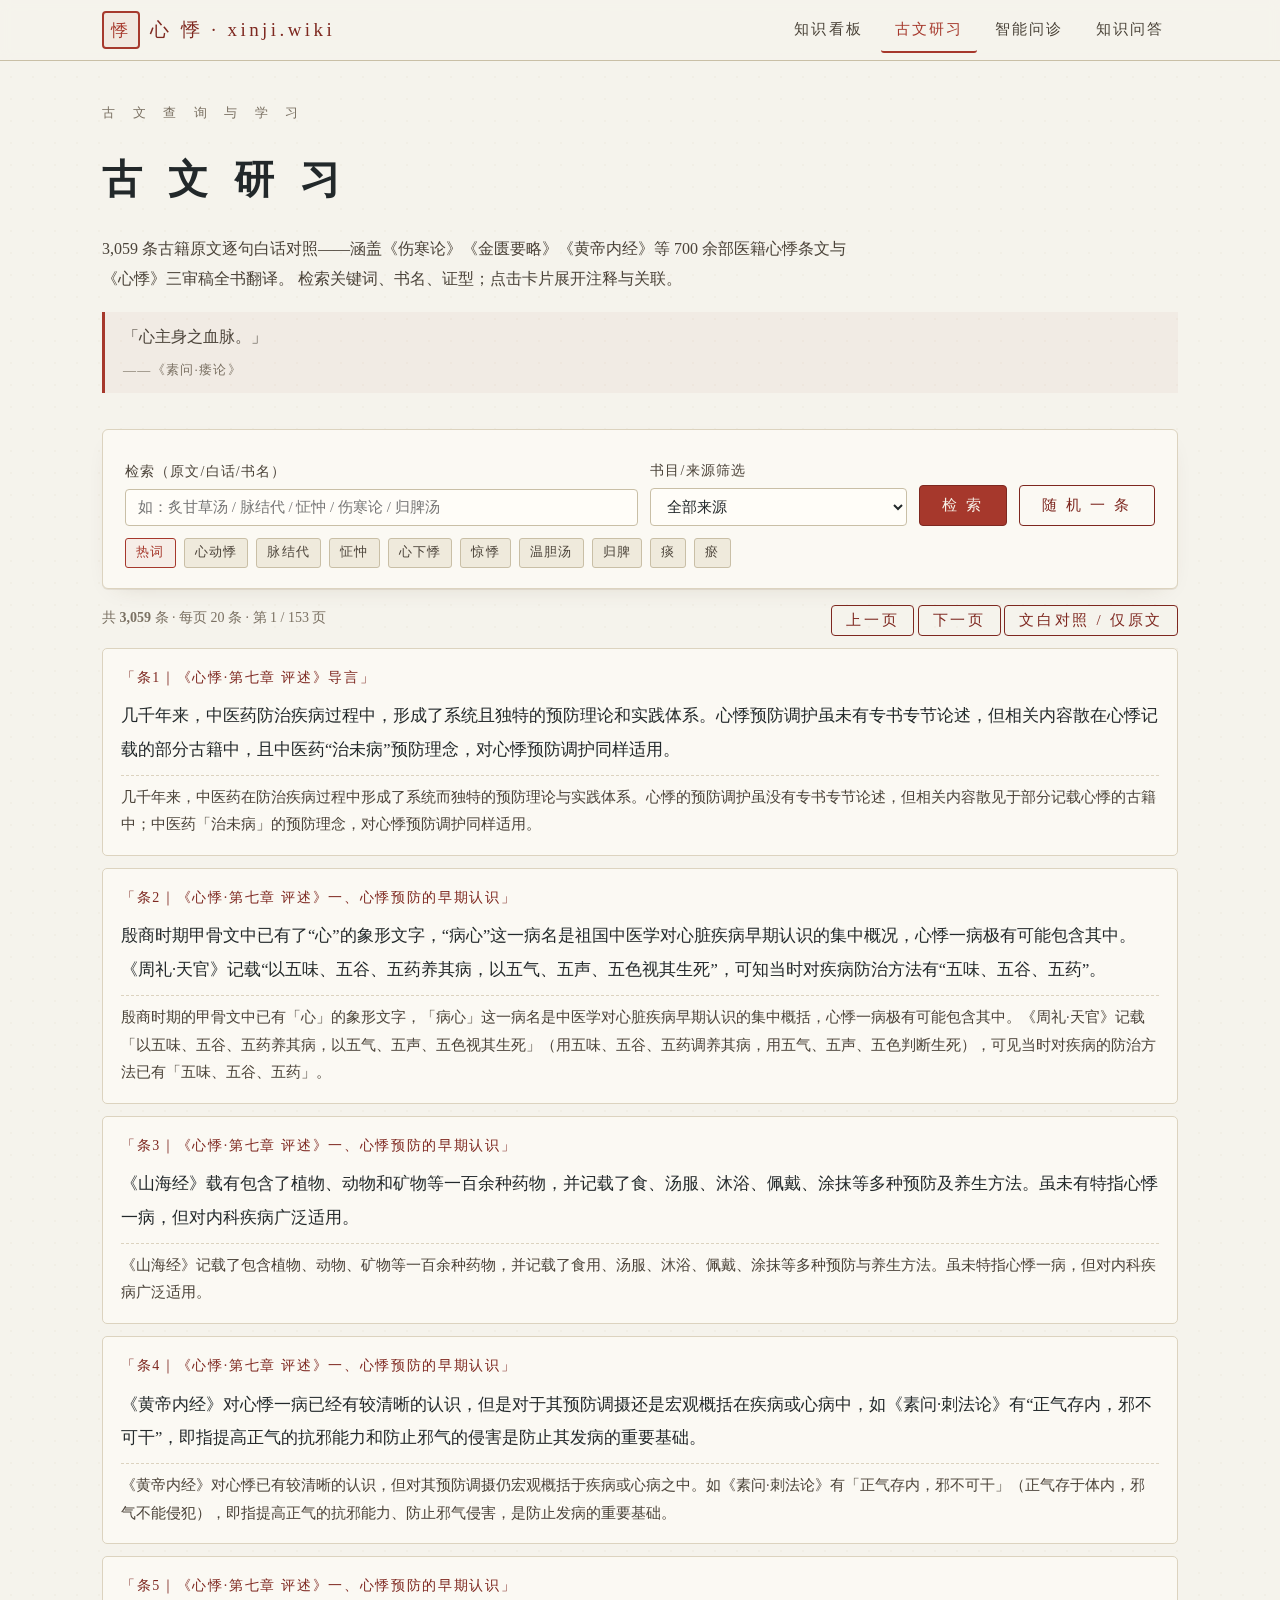
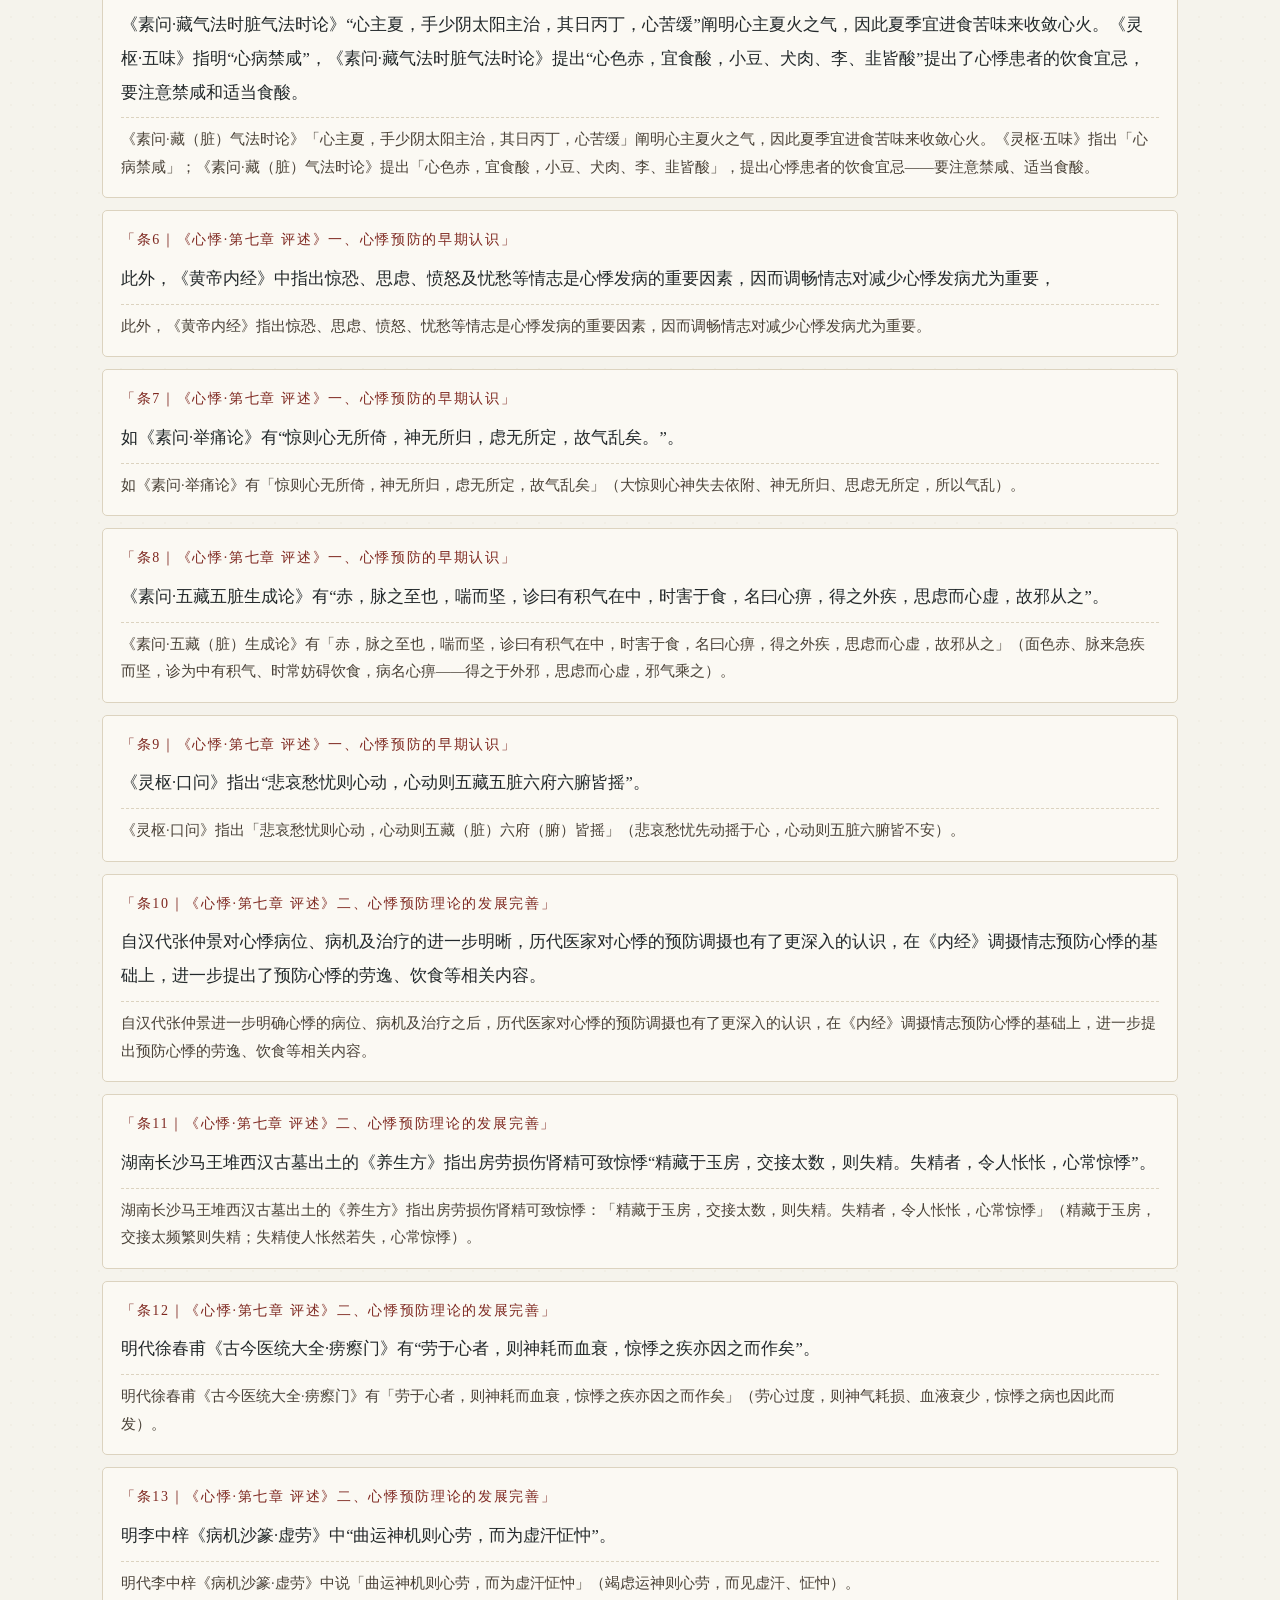
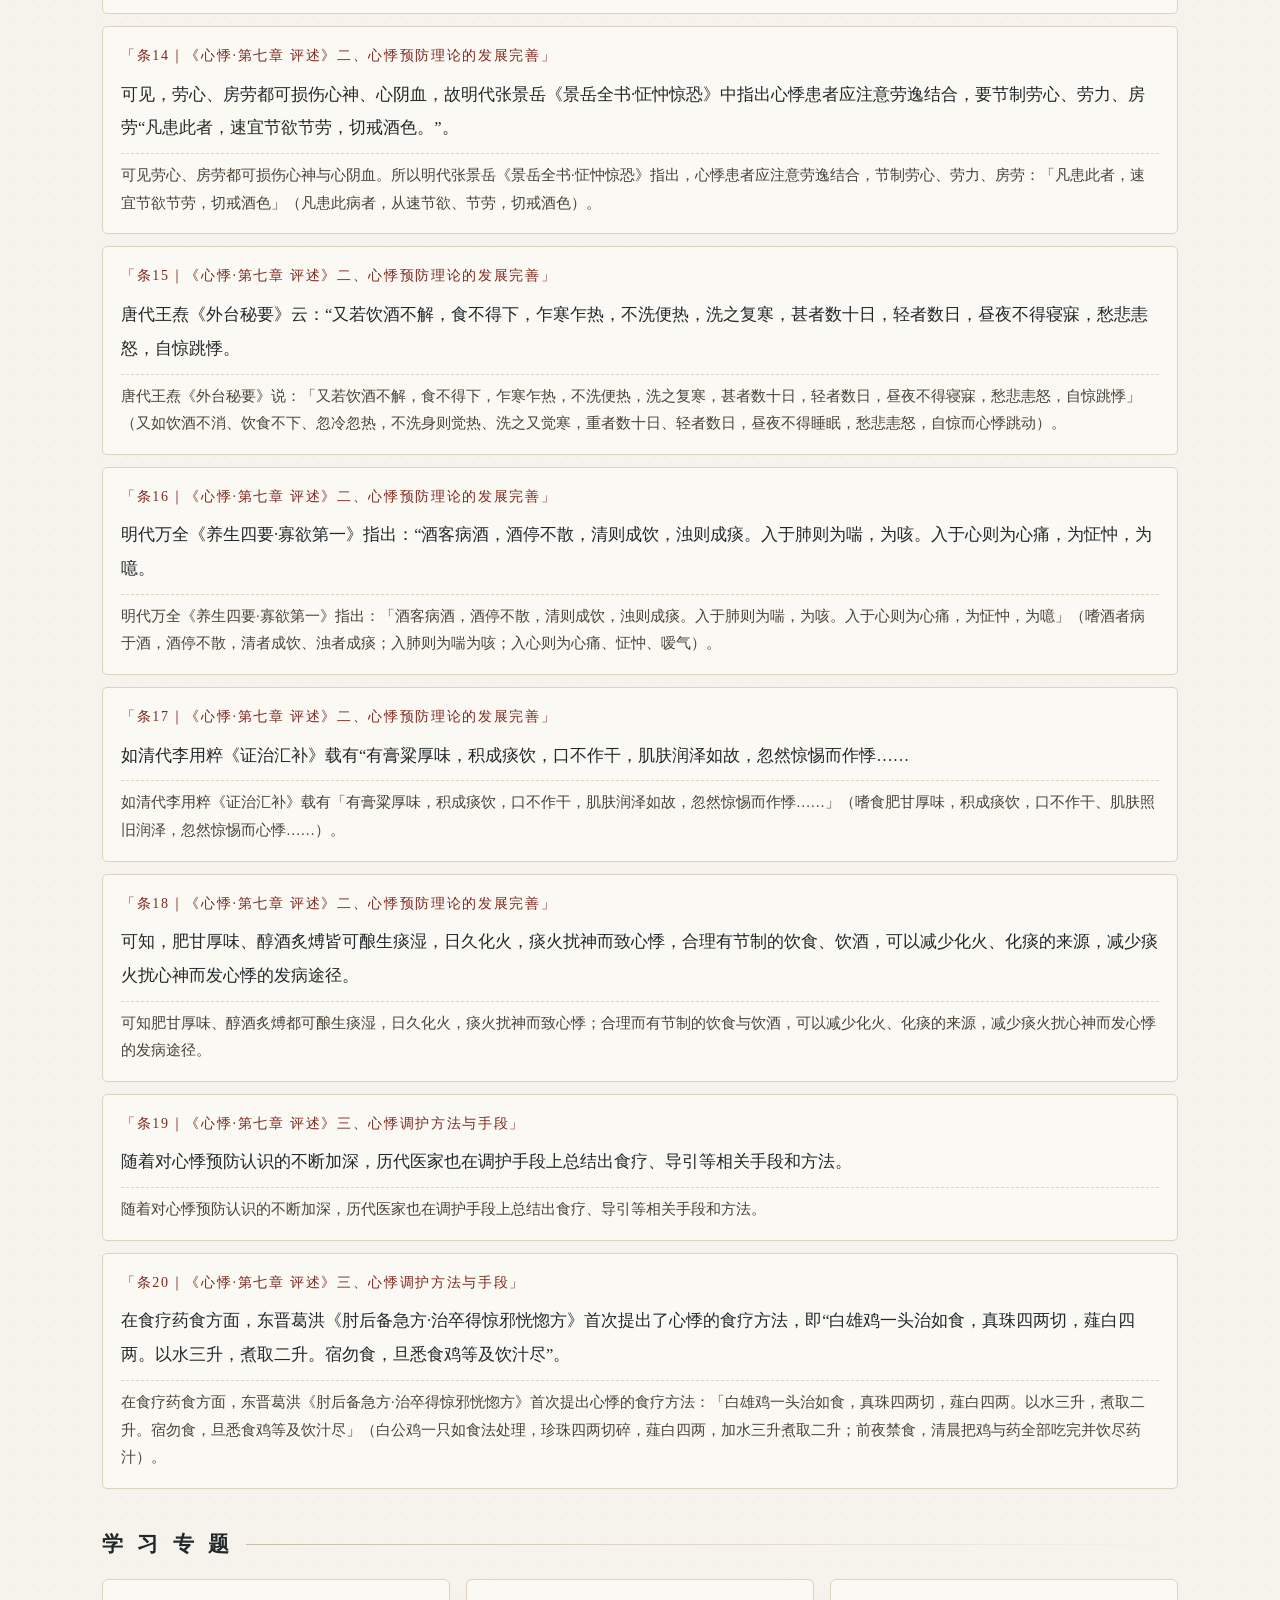
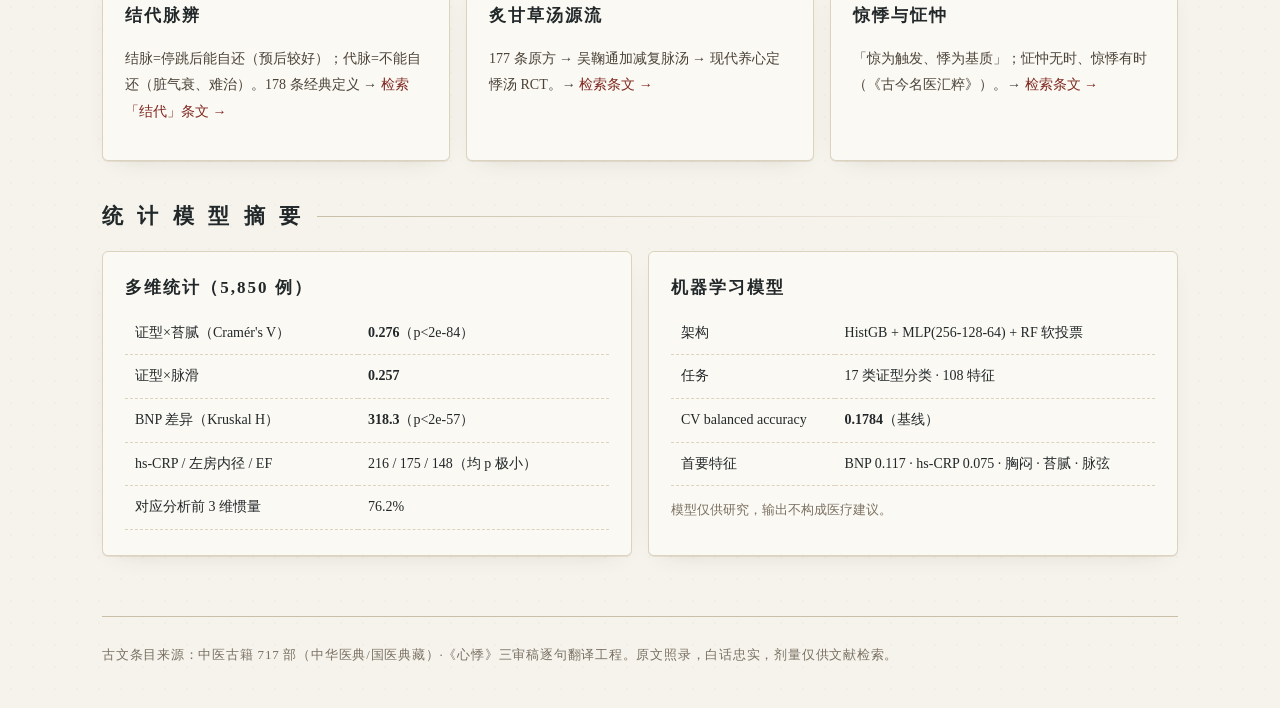
==== guwen.html @ 37f95514 "xinji.wiki — 古今心悸知识库（看板/古文研习/智能问诊/知识问答）" ====
<!DOCTYPE html>
<html lang="zh-CN">
<head>
<meta charset="UTF-8">
<meta name="viewport" content="width=device-width, initial-scale=1">
<title>古文研习 · xinji.wiki</title>
<link rel="stylesheet" href="style.css">
</head>
<body>

<div class="topbar">
  <div class="wrap">
    <a class="brand" href="index.html"><span class="seal">悸</span>心 悸 · xinji.wiki</a>
    <nav class="nav">
      <a href="index.html">知识看板</a>
      <a href="guwen.html" class="on">古文研习</a>
      <a href="wenzhen.html">智能问诊</a>
      <a href="wenda.html">知识问答</a>
    </nav>
  </div>
</div>

<div class="wrap">
  <header style="padding:40px 0 18px">
    <div class="kicker">古 文 查 询 与 学 习</div>
    <h1 class="big" style="letter-spacing:.2em">古 文 研 习</h1>
    <p style="color:var(--ink-2); max-width:760px">
      3,059 条古籍原文逐句白话对照——涵盖《伤寒论》《金匮要略》《黄帝内经》等 700 余部医籍心悸条文与《心悸》三审稿全书翻译。
      检索关键词、书名、证型；点击卡片展开注释与关联。
    </p>
    <div class="quote">「心主身之血脉。」<span class="src">——《素问·痿论》</span></div>
  </header>

  <section class="panel" style="padding:18px 22px">
    <div style="display:flex; gap:12px; flex-wrap:wrap; align-items:end">
      <div style="flex:2; min-width:240px">
        <label for="q">检索（原文/白话/书名）</label>
        <input type="text" id="q" placeholder="如：炙甘草汤 / 脉结代 / 怔忡 / 伤寒论 / 归脾汤">
      </div>
      <div style="flex:1; min-width:170px">
        <label for="src">书目/来源筛选</label>
        <select id="src"><option value="">全部来源</option></select>
      </div>
      <button class="btn" onclick="render()">检 索</button>
      <button class="btn ghost" onclick="randomOne()">随 机 一 条</button>
    </div>
    <div style="margin-top:10px">
      <span class="tag zhu">热词</span>
      <a class="tag" href="#" onclick="quick('心动悸')">心动悸</a>
      <a class="tag" href="#" onclick="quick('脉结代')">脉结代</a>
      <a class="tag" href="#" onclick="quick('怔忡')">怔忡</a>
      <a class="tag" href="#" onclick="quick('心下悸')">心下悸</a>
      <a class="tag" href="#" onclick="quick('惊悸')">惊悸</a>
      <a class="tag" href="#" onclick="quick('温胆汤')">温胆汤</a>
      <a class="tag" href="#" onclick="quick('归脾')">归脾</a>
      <a class="tag" href="#" onclick="quick('痰')">痰</a>
      <a class="tag" href="#" onclick="quick('瘀')">瘀</a>
    </div>
  </section>

  <div style="margin:16px 0; color:var(--muted); font-size:14px">
    共 <b id="count">0</b> 条 · 每页 20 条 · <span id="pageinfo"></span>
    <span style="float:right">
      <button class="btn ghost" style="padding:5px 14px" onclick="prevPage()">上一页</button>
      <button class="btn ghost" style="padding:5px 14px" onclick="nextPage()">下一页</button>
      <button class="btn ghost" style="padding:5px 14px" onclick="toggleBai()">文白对照 / 仅原文</button>
    </span>
  </div>

  <div id="list"></div>

  <!-- 学习辅助 -->
  <section style="margin-top:36px">
    <h2>学 习 专 题</h2>
    <div class="grid g3">
      <div class="panel"><h3 style="margin-top:0">结代脉辨</h3>
        <p style="font-size:14px; color:var(--ink-2)">结脉=停跳后能自还（预后较好）；代脉=不能自还（脏气衰、难治）。178 条经典定义 →
        <a href="#" onclick="quick('结代')">检索「结代」条文 →</a></p></div>
      <div class="panel"><h3 style="margin-top:0">炙甘草汤源流</h3>
        <p style="font-size:14px; color:var(--ink-2)">177 条原方 → 吴鞠通加减复脉汤 → 现代养心定悸汤 RCT。→
        <a href="#" onclick="quick('炙甘草汤')">检索条文 →</a></p></div>
      <div class="panel"><h3 style="margin-top:0">惊悸与怔忡</h3>
        <p style="font-size:14px; color:var(--ink-2)">「惊为触发、悸为基质」；怔忡无时、惊悸有时（《古今名医汇粹》）。→
        <a href="#" onclick="quick('怔忡')">检索条文 →</a></p></div>
    </div>
  </section>

  <section id="tongji" style="margin-top:36px">
    <h2>统 计 模 型 摘 要</h2>
    <div class="grid g2">
      <div class="panel">
        <h3 style="margin-top:0">多维统计（5,850 例）</h3>
        <table>
          <tr><td>证型×苔腻（Cramér's V）</td><td><b>0.276</b>（p&lt;2e-84）</td></tr>
          <tr><td>证型×脉滑</td><td><b>0.257</b></td></tr>
          <tr><td>BNP 差异（Kruskal H）</td><td><b>318.3</b>（p&lt;2e-57）</td></tr>
          <tr><td>hs-CRP / 左房内径 / EF</td><td>216 / 175 / 148（均 p 极小）</td></tr>
          <tr><td>对应分析前 3 维惯量</td><td>76.2%</td></tr>
        </table>
      </div>
      <div class="panel">
        <h3 style="margin-top:0">机器学习模型</h3>
        <table>
          <tr><td>架构</td><td>HistGB + MLP(256-128-64) + RF 软投票</td></tr>
          <tr><td>任务</td><td>17 类证型分类 · 108 特征</td></tr>
          <tr><td>CV balanced accuracy</td><td><b>0.1784</b>（基线）</td></tr>
          <tr><td>首要特征</td><td>BNP 0.117 · hs-CRP 0.075 · 胸闷 · 苔腻 · 脉弦</td></tr>
        </table>
        <p style="font-size:12.5px; color:var(--muted)">模型仅供研究，输出不构成医疗建议。</p>
      </div>
    </div>
  </section>

  <footer>
    <div>古文条目来源：中医古籍 717 部（中华医典/国医典藏）·《心悸》三审稿逐句翻译工程。原文照录，白话忠实，剂量仅供文献检索。</div>
  </footer>
</div>

<script src="data/guwen_index.js"></script>
<script>
const DATA = window.GUWEN || [];
let page = 0, showBai = true, filtered = DATA;
const PER = 20;

// 来源下拉（取前 60 个书名）
const srcs = [...new Set(DATA.map(d=>d.source.split("｜")[0].replace(/^条\d+$/,"").trim()))].filter(s=>s.length>1).slice(0,80);
document.getElementById("src").innerHTML += srcs.map(s=>`<option value="${s}">${s}</option>`).join("");

function render(){
  const q = document.getElementById("q").value.trim();
  const s = document.getElementById("src").value;
  filtered = DATA.filter(d=>{
    const okQ = !q || (d.原文+d.白话+d.source).includes(q);
    const okS = !s || d.source.includes(s);
    return okQ && okS;
  });
  page = 0; draw();
}
function draw(){
  const total = filtered.length;
  const pages = Math.max(1, Math.ceil(total/PER));
  page = Math.min(page, pages-1);
  document.getElementById("count").textContent = total.toLocaleString();
  document.getElementById("pageinfo").textContent = `第 ${page+1} / ${pages} 页`;
  const slice = filtered.slice(page*PER, (page+1)*PER);
  document.getElementById("list").innerHTML = slice.map(d=>`
    <div class="gw">
      <div class="s">「${esc(d.source)}」</div>
      <div class="o">${esc(d.原文)}</div>
      ${showBai ? `<div class="b">${esc(d.白话)}</div>` : ""}
    </div>`).join("") || `<div class="panel">未检索到条目。</div>`;
}
function esc(t){ return (t||"").replace(/</g,"&lt;").replace(/>/g,"&gt;"); }
function nextPage(){ page++; draw(); window.scrollTo({top:200,behavior:"smooth"}); }
function prevPage(){ page--; if(page<0)page=0; draw(); }
function toggleBai(){ showBai=!showBai; draw(); }
function quick(t){ document.getElementById("q").value=t; render(); return false; }
function randomOne(){ filtered = [DATA[Math.floor(Math.random()*DATA.length)]]; page=0; draw(); }
render();
</script>
</body>
</html>
---- style.css ----
/* xinji.wiki 古风设计系统 —— 宣纸·墨·朱砂 */
:root{
  --paper:#F5F3EC; --paper-2:#EFEADC; --ink:#22282A; --ink-2:#4A4238;
  --muted:#7A7062; --line:#DCD3BF; --line-2:#C9BFA6;
  --zhu:#A6382C; /* 朱砂 */
  --zhu-deep:#7E2820;
  --gold:#B08D4F; --qing:#3E5C50; --blue:#33506B;
  --serif:"Noto Serif SC","Songti SC",STSong,"SimSun",serif;
  --shadow:0 1px 0 rgba(120,100,70,.12), 0 8px 24px -16px rgba(80,60,30,.25);
}
*{box-sizing:border-box}
html{scroll-behavior:smooth}
body{
  margin:0; background:var(--paper); color:var(--ink);
  font-family:var(--serif); font-size:16px; line-height:1.9;
  background-image:radial-gradient(rgba(160,140,100,.05) 1px, transparent 1px);
  background-size:22px 22px;
}
a{color:var(--zhu-deep); text-decoration:none}
a:hover{color:var(--zhu); text-decoration:underline; text-underline-offset:4px}
.wrap{max-width:1120px; margin:0 auto; padding:0 22px}

/* —— 顶栏 —— */
.topbar{position:sticky; top:0; z-index:50; background:rgba(245,243,236,.92);
  backdrop-filter:blur(6px); border-bottom:1px solid var(--line-2)}
.topbar .wrap{display:flex; align-items:center; gap:18px; height:60px}
.brand{display:flex; align-items:center; gap:10px; font-size:19px; letter-spacing:.18em}
.seal{width:38px;height:38px; border:2px solid var(--zhu); color:var(--zhu);
  display:flex;align-items:center;justify-content:center; font-size:17px;
  border-radius:4px; background:rgba(166,56,44,.06); line-height:1}
.nav{display:flex; gap:4px; margin-left:auto}
.nav a{padding:8px 14px; color:var(--ink-2); font-size:15px; letter-spacing:.14em; border-radius:3px}
.nav a:hover{background:var(--paper-2); text-decoration:none; color:var(--zhu-deep)}
.nav a.on{color:var(--zhu); border-bottom:2px solid var(--zhu)}

/* —— 标题/引文 —— */
.kicker{letter-spacing:.55em; color:var(--muted); font-size:13px; text-transform:none}
h1.big{font-size:clamp(26px,4vw,40px); letter-spacing:.28em; margin:.4em 0 .2em; font-weight:600}
h2{font-size:21px; letter-spacing:.22em; font-weight:600; margin:0 0 14px;
  display:flex; align-items:center; gap:12px}
h2::after{content:""; flex:1; height:1px; background:linear-gradient(90deg,var(--line-2),transparent)}
h3{font-size:17px; letter-spacing:.12em; margin:18px 0 8px}
.quote{border-left:3px solid var(--zhu); padding:10px 18px; margin:18px 0;
  background:rgba(166,56,44,.045); color:var(--ink-2); font-size:15.5px}
.quote .src{display:block; margin-top:6px; color:var(--muted); font-size:13px; letter-spacing:.1em}

/* —— 卡/面板 —— */
.panel{background:#FBF9F3; border:1px solid var(--line); border-radius:6px; padding:20px 22px; box-shadow:var(--shadow)}
.grid{display:grid; gap:16px}
.g4{grid-template-columns:repeat(auto-fit,minmax(230px,1fr))}
.g3{grid-template-columns:repeat(auto-fit,minmax(300px,1fr))}
.g2{grid-template-columns:repeat(auto-fit,minmax(420px,1fr))}

/* 知识看板 stat 简牍 */
.stat{background:#FBF9F3; border:1px solid var(--line); border-radius:5px; padding:14px 18px; position:relative}
.stat .num{font-size:27px; color:var(--zhu-deep); font-weight:600; letter-spacing:.04em}
.stat .lbl{font-size:13.5px; color:var(--muted); letter-spacing:.18em}
.stat .sub{font-size:12.5px; color:var(--ink-2); margin-top:4px}
.stat::before{content:""; position:absolute; left:0; top:12px; bottom:12px; width:3px;
  background:var(--zhu); opacity:.55; border-radius:2px}

/* 条形图 */
.bar{display:grid; grid-template-columns:96px 1fr 58px; align-items:center; gap:10px; margin:7px 0; font-size:14px}
.bar .t{color:var(--ink-2); text-align:right; letter-spacing:.05em}
.bar .track{background:var(--paper-2); border-radius:3px; height:17px; overflow:hidden}
.bar .fill{height:100%; background:linear-gradient(90deg,var(--zhu) 0%, #C25A44 100%); border-radius:3px}
.bar .v{color:var(--muted); font-size:12.5px}

/* 表 */
table{width:100%; border-collapse:collapse; font-size:14px}
th{background:var(--paper-2); color:var(--ink-2); text-align:left; padding:8px 10px;
  letter-spacing:.12em; font-weight:600; border-bottom:2px solid var(--line-2)}
td{padding:8px 10px; border-bottom:1px dashed var(--line)}
tr:hover td{background:rgba(176,141,79,.06)}

/* 功能入口 */
.feat{display:block; padding:22px; border:1px solid var(--line-2); border-radius:6px;
  background:#FBF9F3; transition:transform .15s ease, box-shadow .15s ease}
.feat:hover{transform:translateY(-2px); box-shadow:0 12px 28px -18px rgba(90,60,20,.4); text-decoration:none}
.feat .t{font-size:19px; letter-spacing:.22em; color:var(--zhu-deep)}
.feat .d{font-size:13.5px; color:var(--ink-2); margin-top:8px; line-height:1.8}

/* 表单 */
label{display:block; margin:10px 0 4px; font-size:14px; color:var(--ink-2); letter-spacing:.08em}
input[type=text],input[type=number],select,textarea{
  width:100%; padding:9px 12px; border:1px solid var(--line-2); border-radius:4px;
  background:#FFFDF8; font-family:var(--serif); font-size:15px; color:var(--ink)}
input:focus,select:focus,textarea:focus{outline:2px solid rgba(166,56,44,.35); border-color:var(--zhu)}
.btn{display:inline-flex; align-items:center; gap:8px; padding:10px 22px; border-radius:4px;
  border:1px solid var(--zhu-deep); background:var(--zhu); color:#F7F2E8; font-family:var(--serif);
  font-size:15px; letter-spacing:.18em; cursor:pointer; transition:background .15s}
.btn:hover{background:var(--zhu-deep)}
.btn.ghost{background:transparent; color:var(--zhu-deep)}
.btn.ghost:hover{background:rgba(166,56,44,.08)}
.btn:disabled{opacity:.5; cursor:not-allowed}

/* 徽标/警示 */
.tag{display:inline-block; padding:2px 10px; border-radius:3px; font-size:12.5px; letter-spacing:.1em;
  border:1px solid var(--line-2); color:var(--ink-2); background:var(--paper-2); margin:2px 4px 2px 0}
.tag.zhu{border-color:var(--zhu); color:var(--zhu); background:rgba(166,56,44,.06)}
.warn{border:1px solid #C9A227; background:rgba(201,162,39,.08); border-radius:5px; padding:12px 16px; font-size:14px; color:#6B5514}
.danger{border-color:var(--zhu); background:rgba(166,56,44,.07); color:var(--zhu-deep)}

/* 页脚 */
footer{margin-top:60px; border-top:1px solid var(--line-2); padding:26px 0 40px;
  color:var(--muted); font-size:13px; letter-spacing:.06em}

/* 古文卡片 */
.gw{border:1px solid var(--line); border-radius:5px; background:#FBF9F3; padding:16px 18px; margin:12px 0}
.gw .s{color:var(--zhu-deep); font-size:14px; letter-spacing:.12em}
.gw .o{margin:8px 0; font-size:16.5px; line-height:2.05}
.gw .b{color:var(--ink-2); font-size:14.5px; border-top:1px dashed var(--line); padding-top:8px}

/* 印章角标 */
.corner{position:relative}
.corner .stamp{position:absolute; right:14px; top:14px; width:30px; height:30px;
  border:1.5px solid rgba(166,56,44,.5); color:rgba(166,56,44,.65); border-radius:4px;
  display:flex; align-items:center; justify-content:center; font-size:12px; letter-spacing:0}

@media (max-width:760px){
  .nav a{padding:8px 8px; font-size:13.5px; letter-spacing:.05em}
  .g2,.g3,.g4{grid-template-columns:1fr}
  h1.big{letter-spacing:.16em}
}

/* —— 打印（病历报告导出） —— */
@media print{
  .topbar, footer, .btn, #fileList, input, select, textarea, label{display:none !important}
  body{background:#fff; font-size:12pt}
  .wrap{max-width:100%; padding:0}
  .panel{border:none; box-shadow:none; padding:0}
  #reportPanel{display:block !important}
  h2,h3{letter-spacing:.08em}
  table{page-break-inside:avoid}
  .quote{border-left:2px solid #999}
}
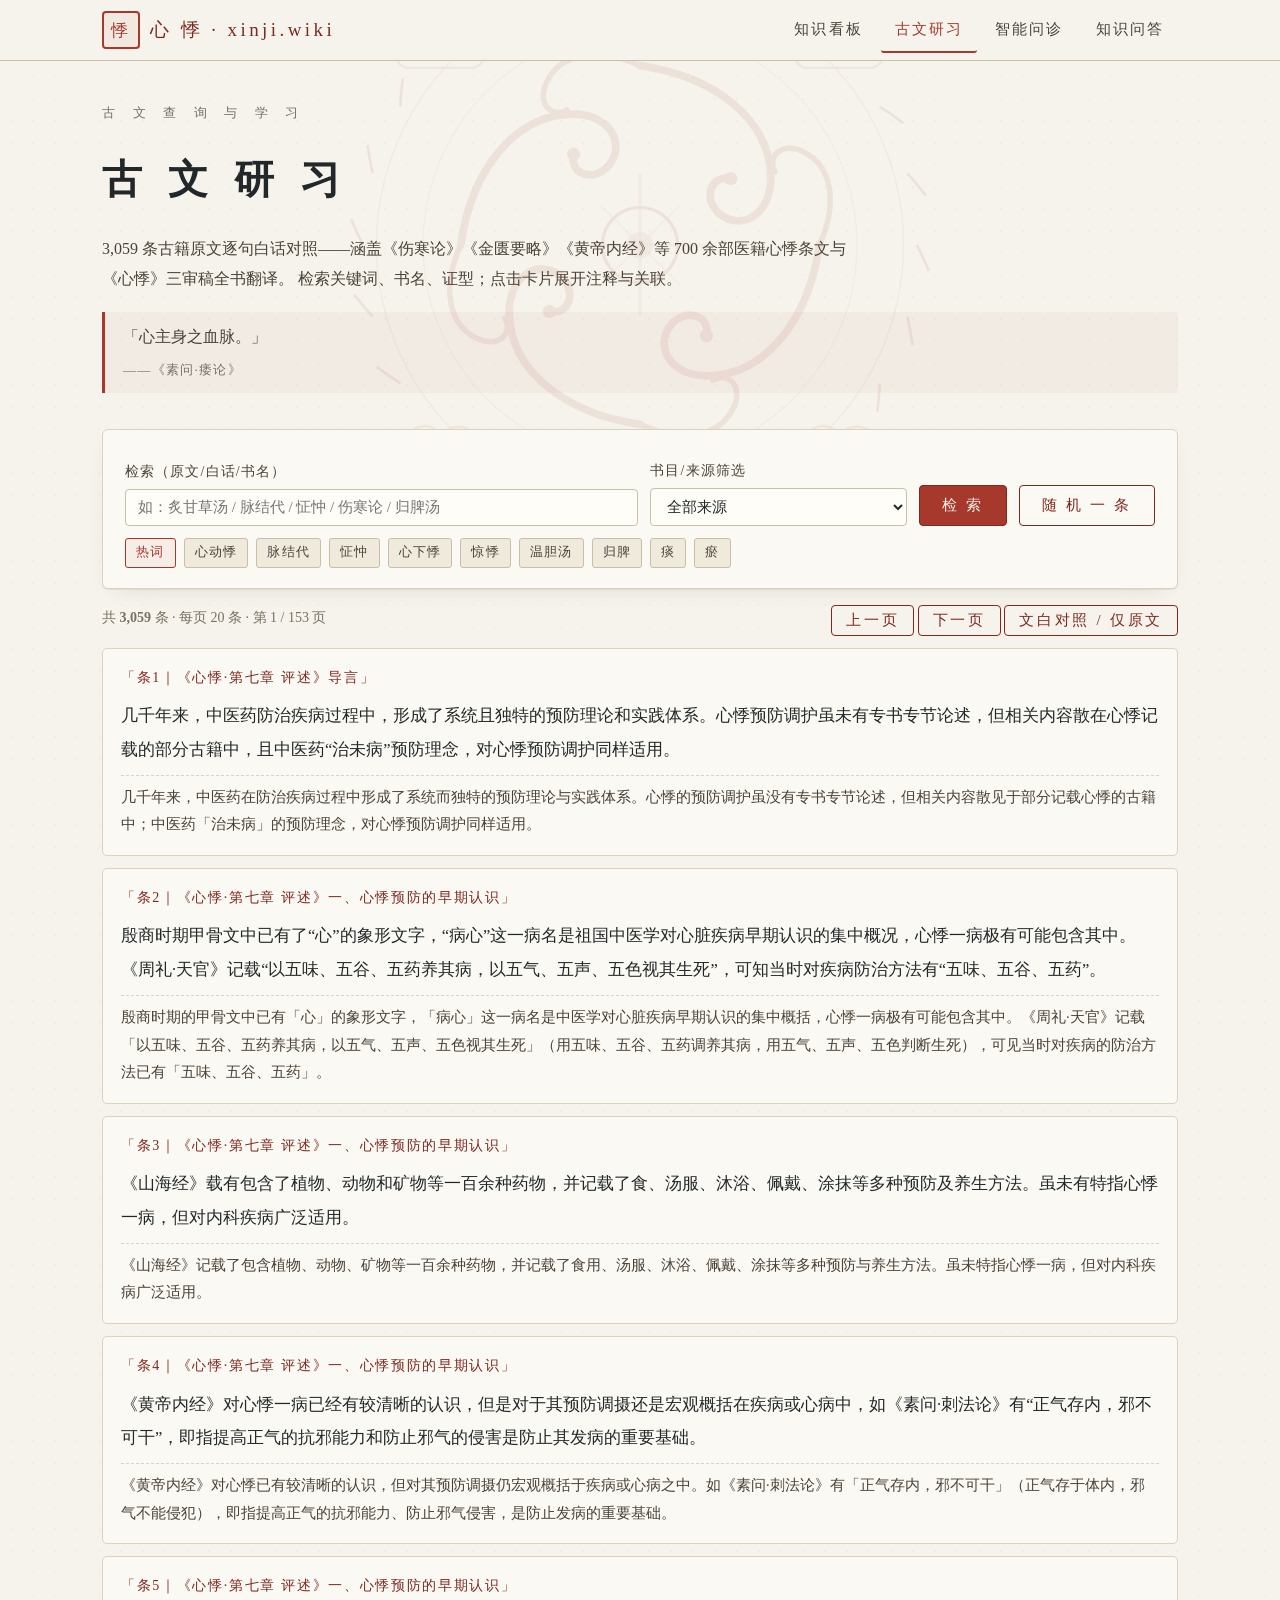
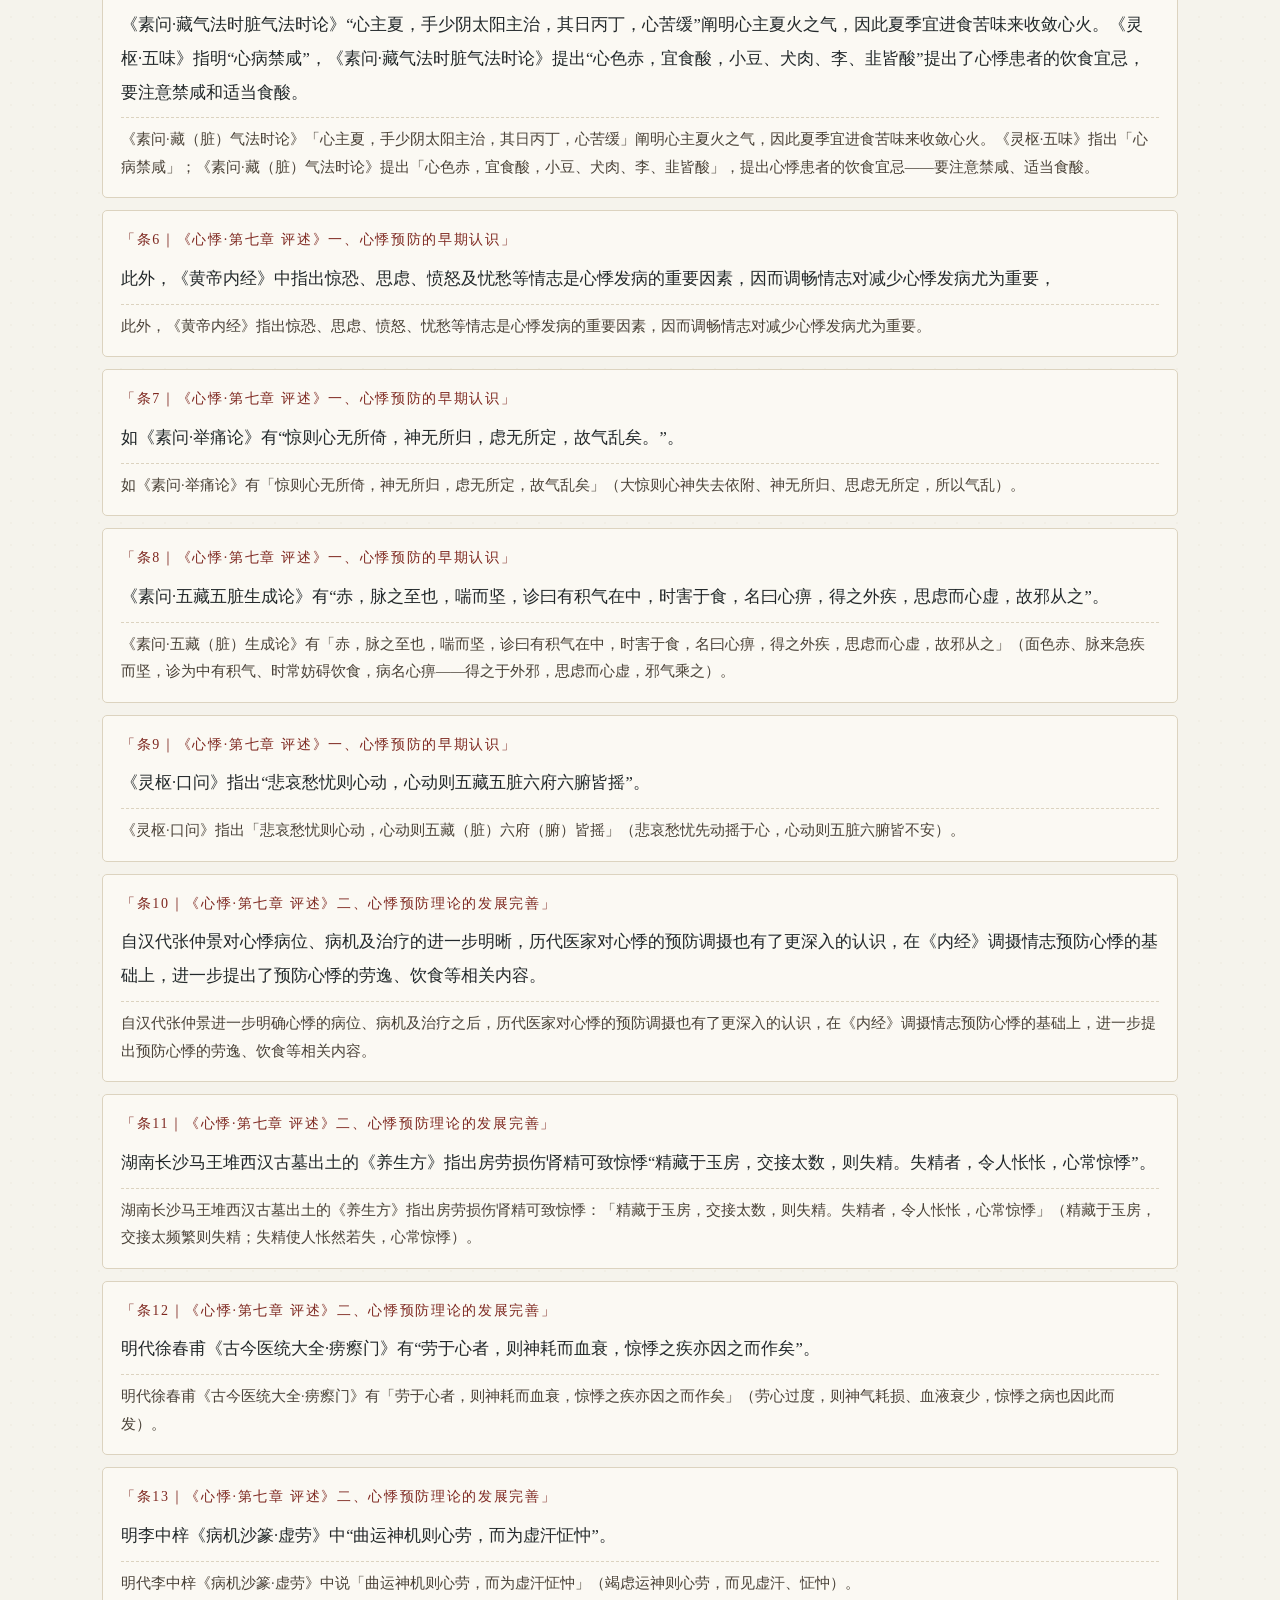
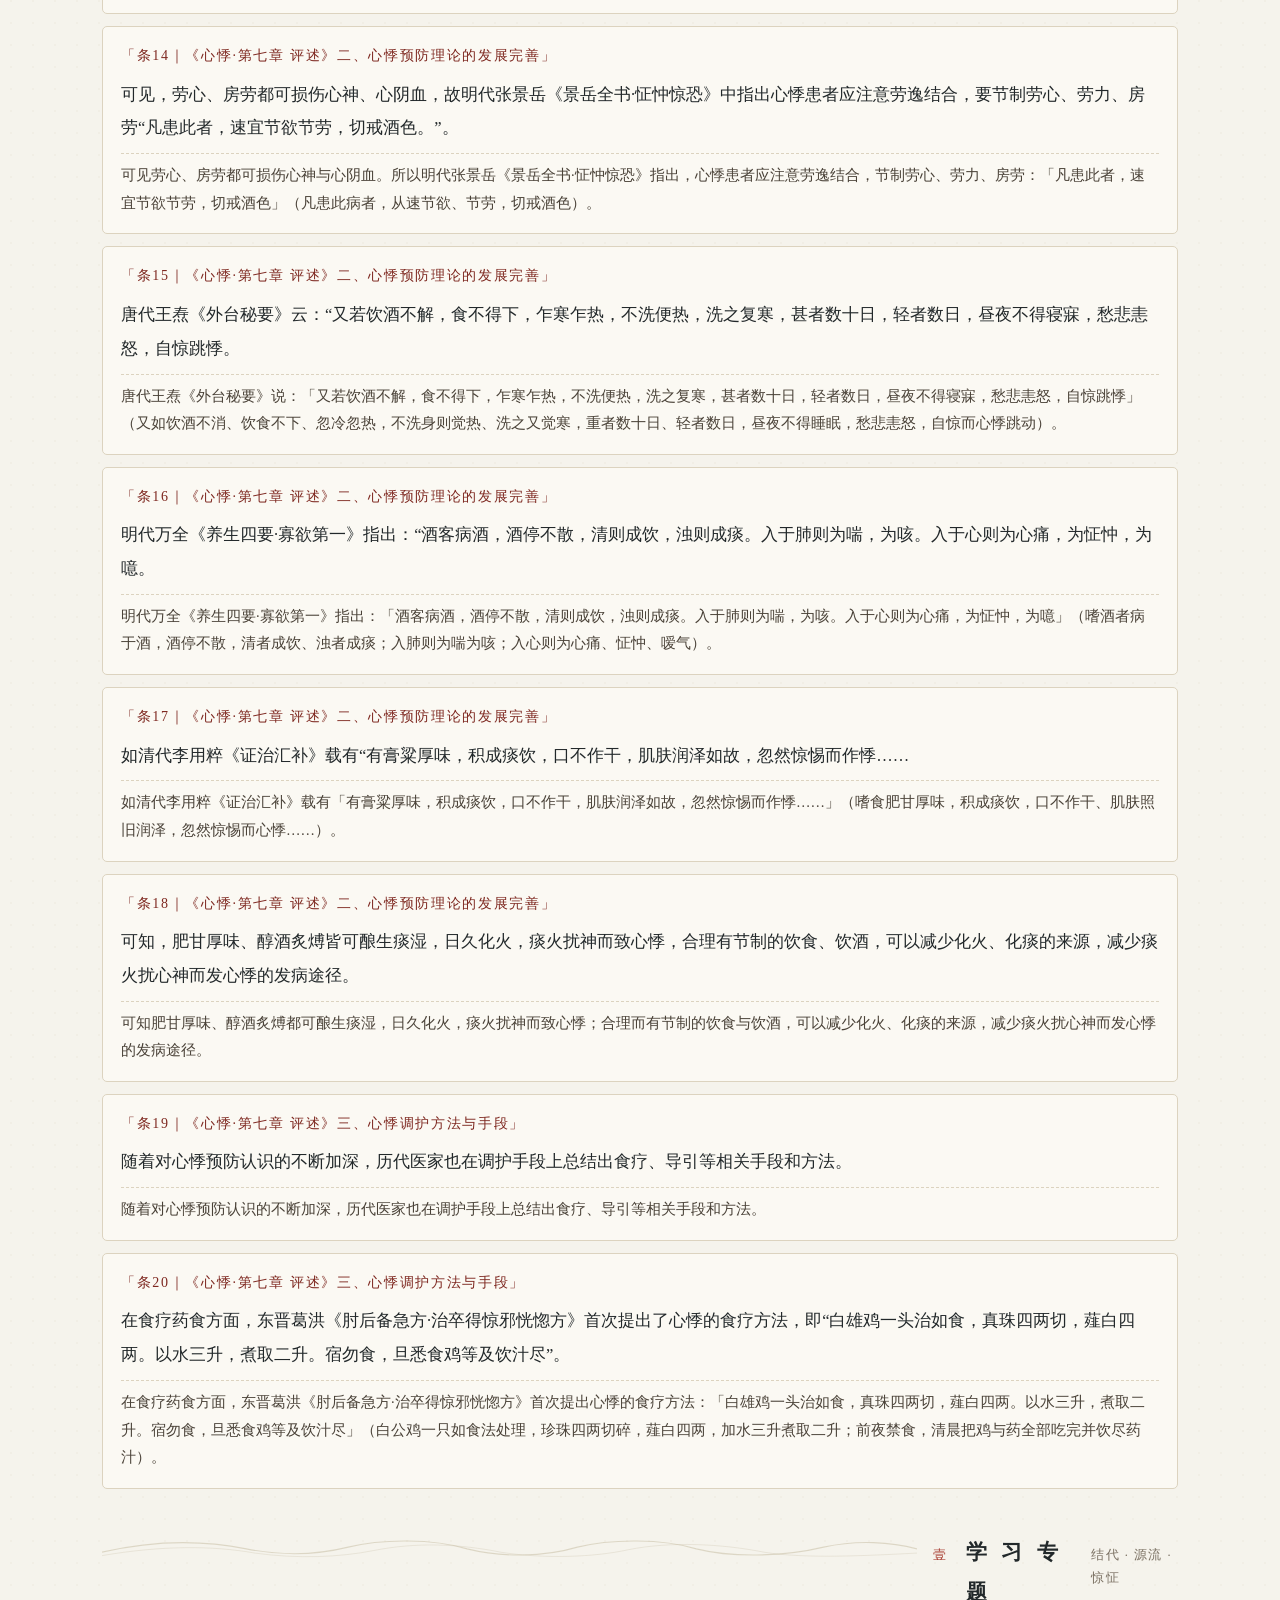
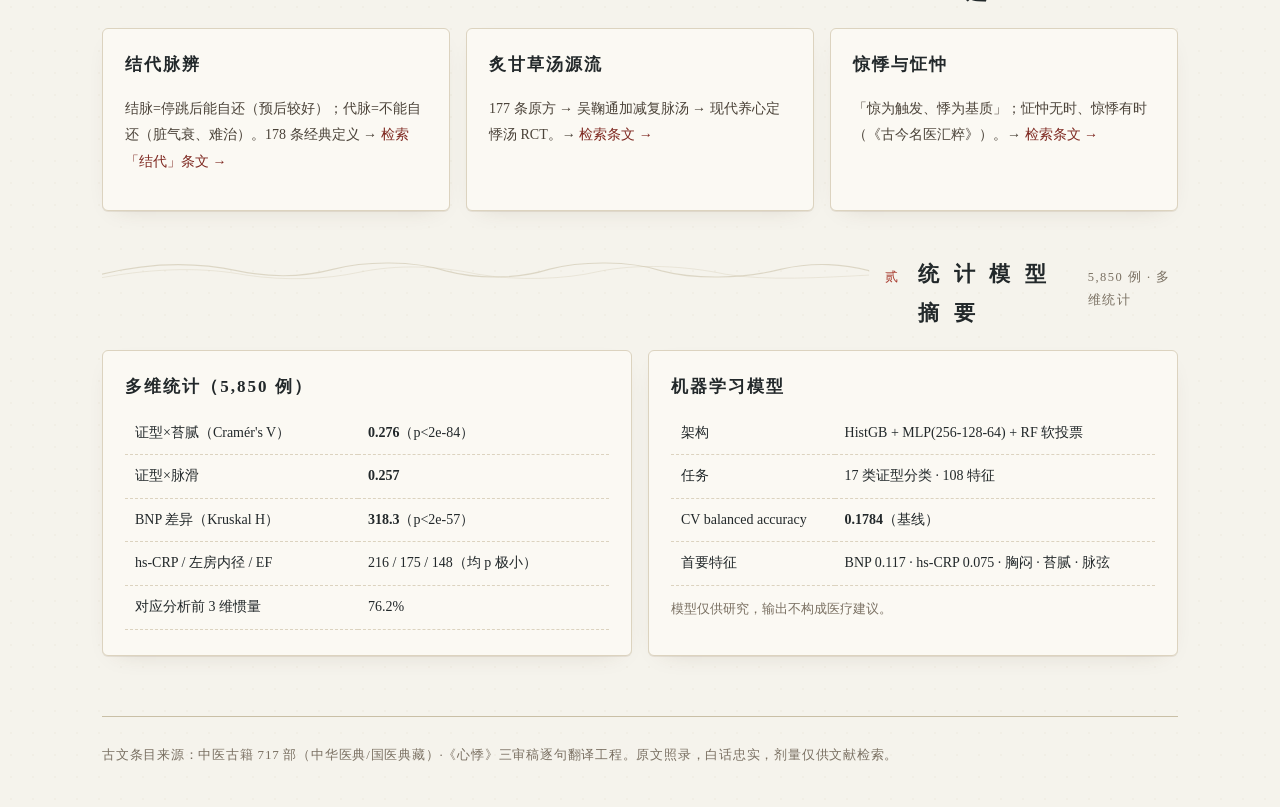
==== commit 5f548f19: "UI v4.1: 团龙纹样统一至四页（guwen/wenzhen/wenda 页首+祥云分节+回纹角）" ====
--- a/guwen.html
+++ b/guwen.html
@@ -71,7 +71,7 @@
 
   <!-- 学习辅助 -->
   <section style="margin-top:36px">
-    <h2>学 习 专 题</h2>
+    <div class="section-lead"><span class="no">壹</span><h2>学 习 专 题</h2><span class="hint">结代 · 源流 · 惊怔</span></div>
     <div class="grid g3">
       <div class="panel"><h3 style="margin-top:0">结代脉辨</h3>
         <p style="font-size:14px; color:var(--ink-2)">结脉=停跳后能自还（预后较好）；代脉=不能自还（脏气衰、难治）。178 条经典定义 →
@@ -86,7 +86,7 @@
   </section>
 
   <section id="tongji" style="margin-top:36px">
-    <h2>统 计 模 型 摘 要</h2>
+    <div class="section-lead"><span class="no">贰</span><h2>统 计 模 型 摘 要</h2><span class="hint">5,850 例 · 多维统计</span></div>
     <div class="grid g2">
       <div class="panel">
         <h3 style="margin-top:0">多维统计（5,850 例）</h3>
@@ -117,6 +117,7 @@
 </div>
 
 <script src="data/guwen_index.js"></script>
+<script src="motifs.js"></script>
 <script>
 const DATA = window.GUWEN || [];
 let page = 0, showBai = true, filtered = DATA;
--- a/style.css
+++ b/style.css
@@ -134,3 +134,178 @@
   table{page-break-inside:avoid}
   .quote{border-left:2px solid #999}
 }
+
+/* ═══════ 交互组件（neijing.wiki 风格图盘） ═══════ */
+
+/* 五行藏象盘 */
+.wuxing-stage{display:grid; grid-template-columns:1.15fr 1fr; gap:22px; align-items:center}
+.wuxing-svg{width:100%; max-width:440px; margin:0 auto; display:block}
+.wx-node{cursor:pointer; transition:transform .18s ease}
+.wx-node:hover{transform:scale(1.08)}
+.wx-node text{font-family:var(--serif); pointer-events:none}
+.wx-node.dim{opacity:.32}
+.wx-node.hot text{fill:var(--zhu)}
+.wx-info{background:#FBF9F3; border:1px solid var(--line-2); border-radius:6px; padding:18px 20px; min-height:300px}
+.wx-info .big-char{font-size:52px; color:var(--zhu); line-height:1.2; letter-spacing:.1em}
+.wx-info dl{display:grid; grid-template-columns:76px 1fr; gap:6px 12px; margin:12px 0 0; font-size:14px}
+.wx-info dt{color:var(--muted); letter-spacing:.14em}
+.wx-info dd{margin:0; color:var(--ink-2)}
+
+/* 证型罗盘 */
+.compass{display:grid; grid-template-columns:220px 1fr; gap:20px}
+.syn-list{display:flex; flex-direction:column; gap:8px}
+.syn-item{padding:11px 16px; border:1px solid var(--line-2); border-radius:5px; cursor:pointer;
+  background:#FBF9F3; font-size:15.5px; letter-spacing:.16em; transition:all .15s; position:relative}
+.syn-item:hover{border-color:var(--zhu); color:var(--zhu-deep); transform:translateX(3px)}
+.syn-item.on{background:var(--zhu); color:#F7F2E8; border-color:var(--zhu-deep)}
+.syn-item .pct{position:absolute; right:12px; top:50%; transform:translateY(-50%); font-size:11.5px; opacity:.75; letter-spacing:.04em}
+.syn-detail{background:#FBF9F3; border:1px solid var(--line); border-radius:6px; padding:20px 22px}
+.syn-detail h3{margin-top:0; color:var(--zhu-deep); letter-spacing:.2em}
+
+/* 脉象四辨 */
+.pulse-grid{display:grid; grid-template-columns:repeat(auto-fit,minmax(210px,1fr)); gap:14px}
+.pulse-card{border:1px solid var(--line-2); border-radius:6px; background:#FBF9F3; padding:18px;
+  cursor:pointer; transition:all .18s ease; position:relative; overflow:hidden}
+.pulse-card:hover{transform:translateY(-3px); box-shadow:0 14px 30px -20px rgba(90,50,20,.45)}
+.pulse-card .zh{font-size:34px; color:var(--zhu-deep); letter-spacing:.14em}
+.pulse-card .ax{font-size:12px; color:var(--muted); letter-spacing:.12em; margin:6px 0}
+.pulse-card .desc{font-size:13.5px; color:var(--ink-2); line-height:1.9}
+.pulse-card .map{position:absolute; inset:auto 0 0 0; background:var(--zhu); color:#F7F2E8;
+  padding:10px 16px; font-size:13px; transform:translateY(100%); transition:transform .22s ease}
+.pulse-card:hover .map{transform:translateY(0)}
+
+/* 经络流注条 */
+.meridian-strip{display:flex; gap:8px; overflow-x:auto; padding:6px 2px 12px}
+.mer-chip{flex:0 0 auto; padding:9px 18px; border:1px solid var(--line-2); border-radius:999px;
+  cursor:pointer; font-size:14px; letter-spacing:.12em; background:#FBF9F3; transition:all .15s; white-space:nowrap}
+.mer-chip:hover{border-color:var(--zhu); color:var(--zhu-deep)}
+.mer-chip.on{background:var(--qing); color:#F2EFE6; border-color:var(--qing)}
+.mer-info{border-left:3px solid var(--qing); padding:10px 18px; background:rgba(62,92,80,.05); font-size:14px; color:var(--ink-2)}
+
+/* 每日一条 */
+.daily{display:grid; grid-template-columns:auto 1fr auto; gap:18px; align-items:center}
+.daily .seal-big{width:64px; height:64px; border:2px solid var(--zhu); border-radius:6px;
+  display:flex; align-items:center; justify-content:center; color:var(--zhu); font-size:26px}
+.daily .q-text{font-size:17px; line-height:2.1}
+.daily .q-bai{font-size:13.5px; color:var(--muted); margin-top:6px}
+
+/* 数字滚动/区块动效 */
+.reveal{opacity:0; transform:translateY(14px); transition:opacity .5s ease, transform .5s ease}
+.reveal.in{opacity:1; transform:none}
+@media (prefers-reduced-motion:reduce){
+  .reveal{opacity:1; transform:none; transition:none}
+  .pulse-card,.syn-item,.wx-node,.feat{transition:none}
+}
+
+/* 章节隔断引言 */
+.section-lead{display:flex; align-items:baseline; gap:16px; margin:44px 0 16px}
+.section-lead .no{font-size:13px; color:var(--zhu); letter-spacing:.3em}
+.section-lead h2{margin:0}
+.section-lead .hint{margin-left:auto; font-size:12.5px; color:var(--muted); letter-spacing:.12em}
+
+@media (max-width:860px){
+  .wuxing-stage,.compass{grid-template-columns:1fr}
+  .syn-list{flex-direction:row; flex-wrap:wrap}
+  .daily{grid-template-columns:1fr}
+}
+
+/* ═══════ mimo 式动效层（字墙底纹 / 3D 翻转 / 逐字显现 / 柔光） ═══════ */
+
+/* 字墙底纹：重复字标铺行（mimo textPattern 技法 × 古风汉字） */
+.pattern-wall{position:absolute; inset:0; overflow:hidden; pointer-events:none;
+  display:flex; flex-direction:column; justify-content:center; gap:10px; z-index:0;
+  mask-image:linear-gradient(180deg,transparent,#000 18%,#000 82%,transparent);
+  -webkit-mask-image:linear-gradient(180deg,transparent,#000 18%,#000 82%,transparent)}
+.pattern-row{display:flex; gap:34px; white-space:nowrap; font-size:30px; letter-spacing:.55em;
+  color:var(--zhu); opacity:.055; will-change:transform}
+.pattern-row .pt{flex:0 0 auto}
+.pattern-row.drift-a{animation:driftA 64s linear infinite}
+.pattern-row.drift-b{animation:driftB 82s linear infinite}
+@keyframes driftA{from{transform:translateX(0)}to{transform:translateX(-33%)}}
+@keyframes driftB{from{transform:translateX(-33%)}to{transform:translateX(0)}}
+
+/* 3D 翻转标题（mimo flipContainer） */
+.flip-title{perspective:900px; display:inline-block; cursor:pointer}
+.flip-inner{transition:transform .9s cubic-bezier(.7,0,.2,1); transform-style:preserve-3d; position:relative}
+.flip-title:hover .flip-inner, .flip-title.flip .flip-inner{transform:rotateX(360deg)}
+.flip-face{backface-visibility:hidden; -webkit-backface-visibility:hidden}
+.flip-back{position:absolute; inset:0; transform:rotateX(180deg); display:flex; align-items:center; justify-content:center}
+
+/* 逐字显现（font-reveal） */
+.fx-letter{display:inline-block; opacity:0; transform:translateY(.55em) rotateX(42deg);
+  animation:letterIn .62s cubic-bezier(.2,.7,.2,1) forwards}
+@keyframes letterIn{to{opacity:1; transform:none}}
+
+/* 柔光晕（雾化朱砂） */
+.aura{position:relative}
+.aura::before{content:""; position:absolute; inset:-40px; border-radius:24px; z-index:-1;
+  background:radial-gradient(600px 260px at 22% 30%, rgba(166,56,44,.10), transparent 65%),
+             radial-gradient(520px 240px at 78% 68%, rgba(176,141,79,.10), transparent 62%);
+  animation:auraPulse 11s ease-in-out infinite alternate}
+@keyframes auraPulse{from{opacity:.55; transform:scale(1)}to{opacity:1; transform:scale(1.05)}}
+
+/* 印章轻悬 */
+.seal{animation:sealFloat 7s ease-in-out infinite}
+@keyframes sealFloat{0%,100%{transform:translateY(0) rotate(-1.5deg)}50%{transform:translateY(-4px) rotate(1.5deg)}}
+
+/* 顶栏渐显底 */
+.topbar{animation:navFade .8s ease}
+@keyframes navFade{from{opacity:0; transform:translateY(-8px)}to{opacity:1; transform:none}}
+
+@media (prefers-reduced-motion:reduce){
+  .pattern-row.drift-a,.pattern-row.drift-b,.seal,.aura::before,.topbar{animation:none}
+  .fx-letter{opacity:1; transform:none; animation:none}
+  .flip-title:hover .flip-inner{transform:none}
+  .cursor-glow{display:none}
+}
+
+/* 鼠标跟随微光 */
+.cursor-glow{position:fixed; left:0; top:0; width:520px; height:520px; margin:-260px 0 0 -260px;
+  border-radius:50%; pointer-events:none; z-index:60; mix-blend-mode:multiply; opacity:0;
+  background:radial-gradient(circle, rgba(166,56,44,.10) 0%, rgba(176,141,79,.07) 34%, transparent 68%);
+  transition:opacity .5s ease}
+.cursor-glow.on{opacity:1}
+
+/* 字墙视差容器 */
+.pattern-wall{will-change:transform}
+
+/* ═══════ 雅致纹样层（团龙/祥云/回纹/五脏风险盘） ═══════ */
+
+/* 团龙图腾水印 */
+.dragon-holder{position:absolute; inset:0; display:flex; align-items:center; justify-content:center;
+  pointer-events:none; z-index:0; color:var(--zhu)}
+header{position:relative}
+header{overflow:hidden}
+.dragon-medallion{width:min(62vw,620px); height:auto}
+.dragon-ring{transform-origin:280px 280px; animation:dragonSpin 140s linear infinite}
+@keyframes dragonSpin{to{transform:rotate(360deg)}}
+
+/* 祥云分节带 */
+.cloud-band-holder{width:100%; height:22px; margin:2px 0 10px; color:var(--line-2)}
+.cloud-band{width:100%; height:22px; display:block}
+
+/* 回纹角饰 */
+.panel.corner{position:relative}
+.fret-corner{position:absolute; color:var(--line-2); opacity:.85; pointer-events:none}
+.fret-tl{left:7px; top:7px}
+.fret-tr{right:7px; top:7px; transform:scaleX(-1)}
+.fret-bl{left:7px; bottom:7px; transform:scaleY(-1)}
+.fret-br{right:7px; bottom:7px; transform:scale(-1,-1)}
+
+/* 五脏风险精致盘 */
+.organ-board{background:linear-gradient(160deg,#FBF9F3,#F4EFE2); border:1px solid var(--line-2);
+  border-radius:8px; padding:16px 18px 12px; margin:12px 0}
+.organ-caption{font-size:12.5px; letter-spacing:.32em; color:var(--muted); margin-bottom:12px}
+.organ-row{display:grid; grid-template-columns:repeat(5,1fr); gap:10px}
+.organ-card{background:var(--ocb); border:1px solid var(--line); border-top:3px solid var(--oc);
+  border-radius:6px; padding:12px 8px 10px; text-align:center; transition:transform .18s ease, box-shadow .18s}
+.organ-card:hover{transform:translateY(-3px); box-shadow:0 12px 26px -18px rgba(80,50,20,.5)}
+.organ-seal{width:38px; height:38px; margin:0 auto; border:2px solid var(--oc); border-radius:5px;
+  display:flex; align-items:center; justify-content:center; font-size:19px; color:var(--oc);
+  background:#FFFDF8}
+.organ-fang{font-size:11px; color:var(--muted); letter-spacing:.22em; margin:6px 0 4px}
+.organ-dots{display:flex; gap:5px; justify-content:center; margin:4px 0}
+.odot{width:8px; height:8px; border-radius:50%; border:1px solid var(--line-2); background:transparent}
+.organ-lv{font-size:13px; letter-spacing:.28em; font-weight:600}
+.organ-warn{font-size:10.5px; color:var(--muted); line-height:1.7; margin-top:5px}
+@media (max-width:720px){ .organ-row{grid-template-columns:repeat(2,1fr)} }
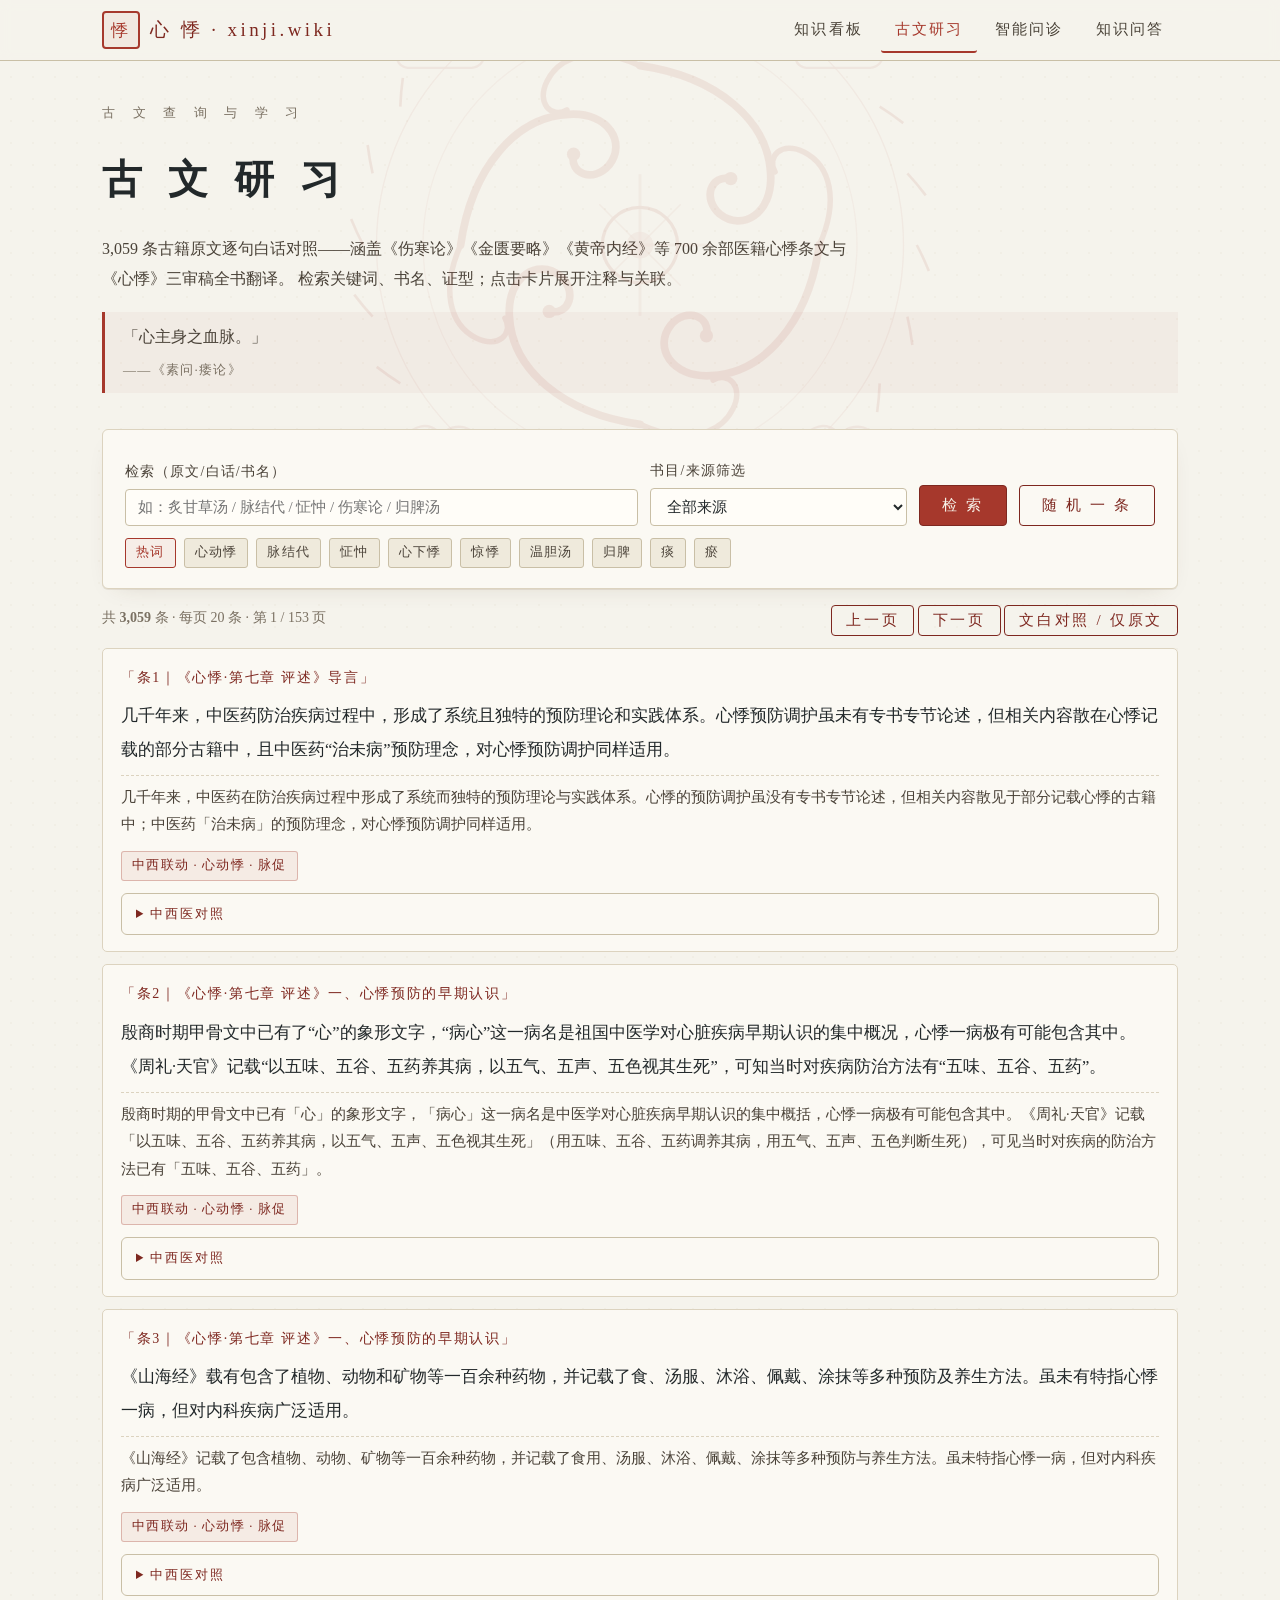
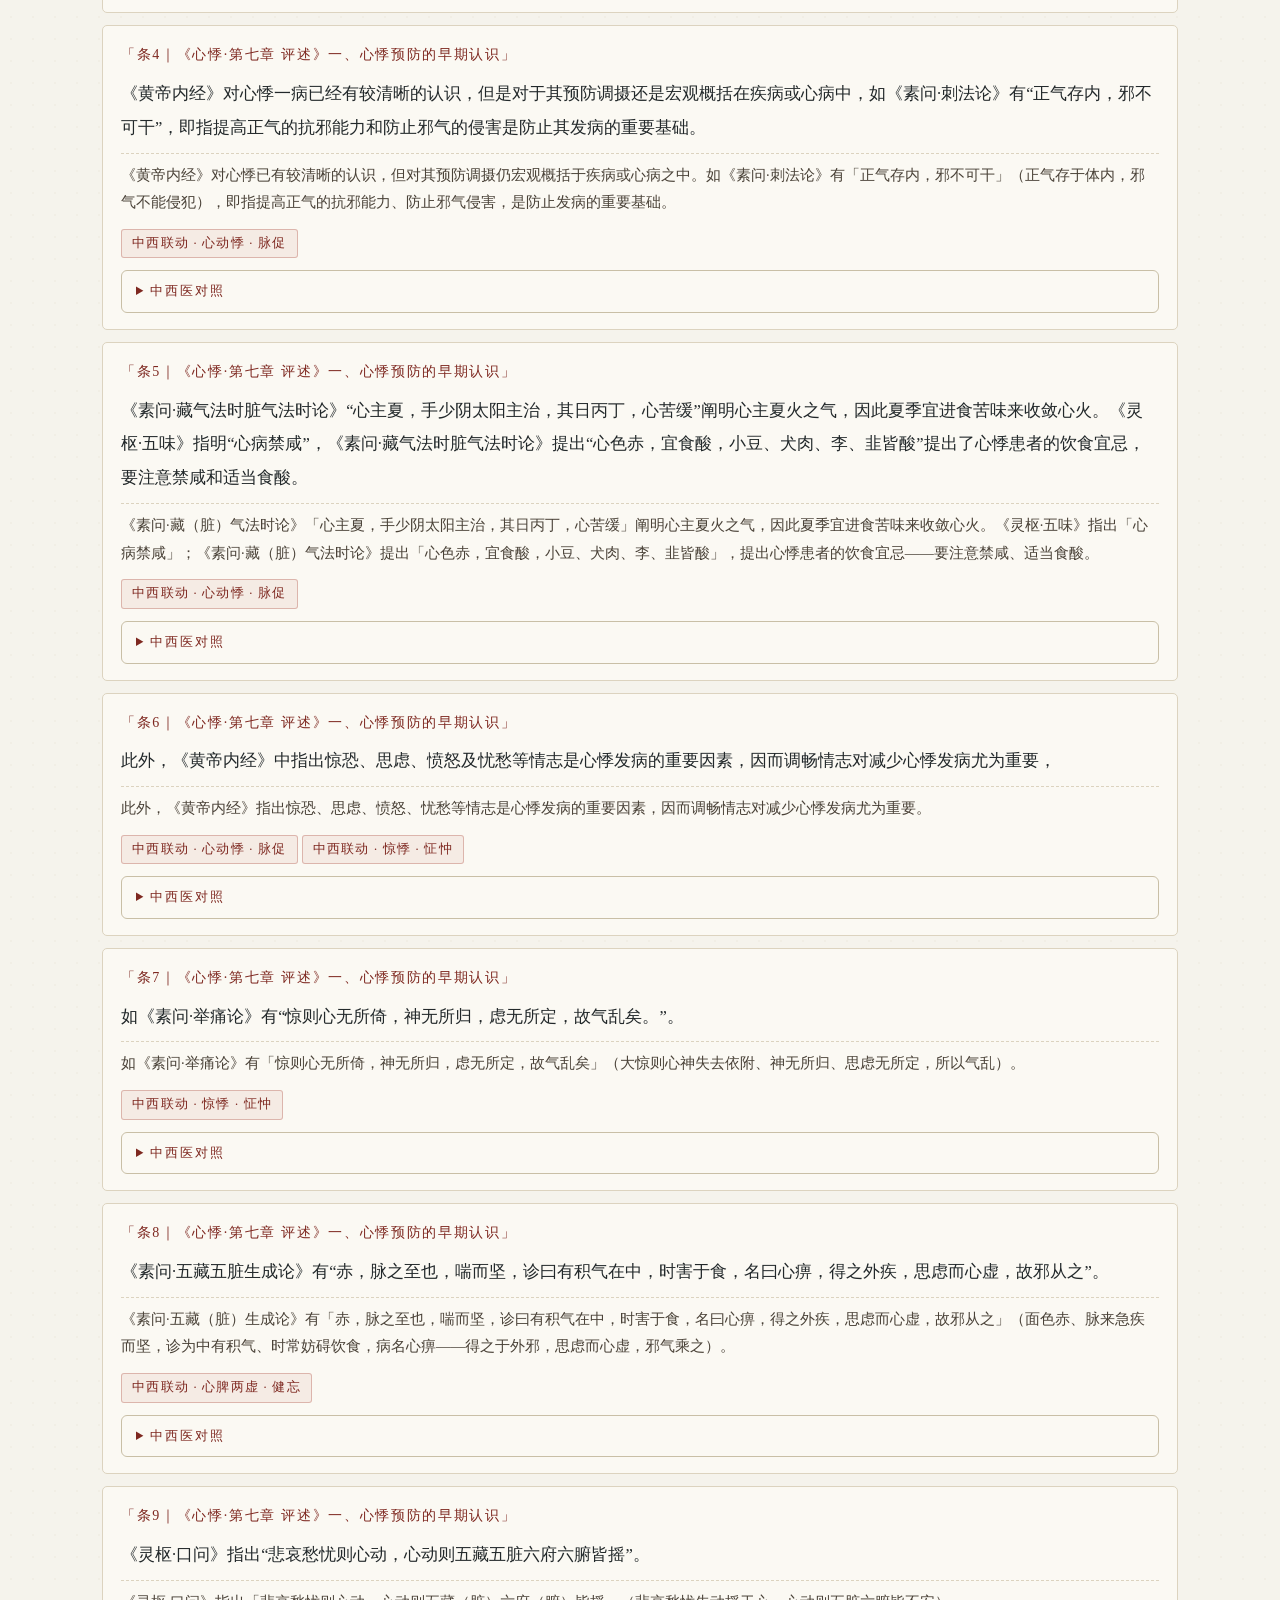
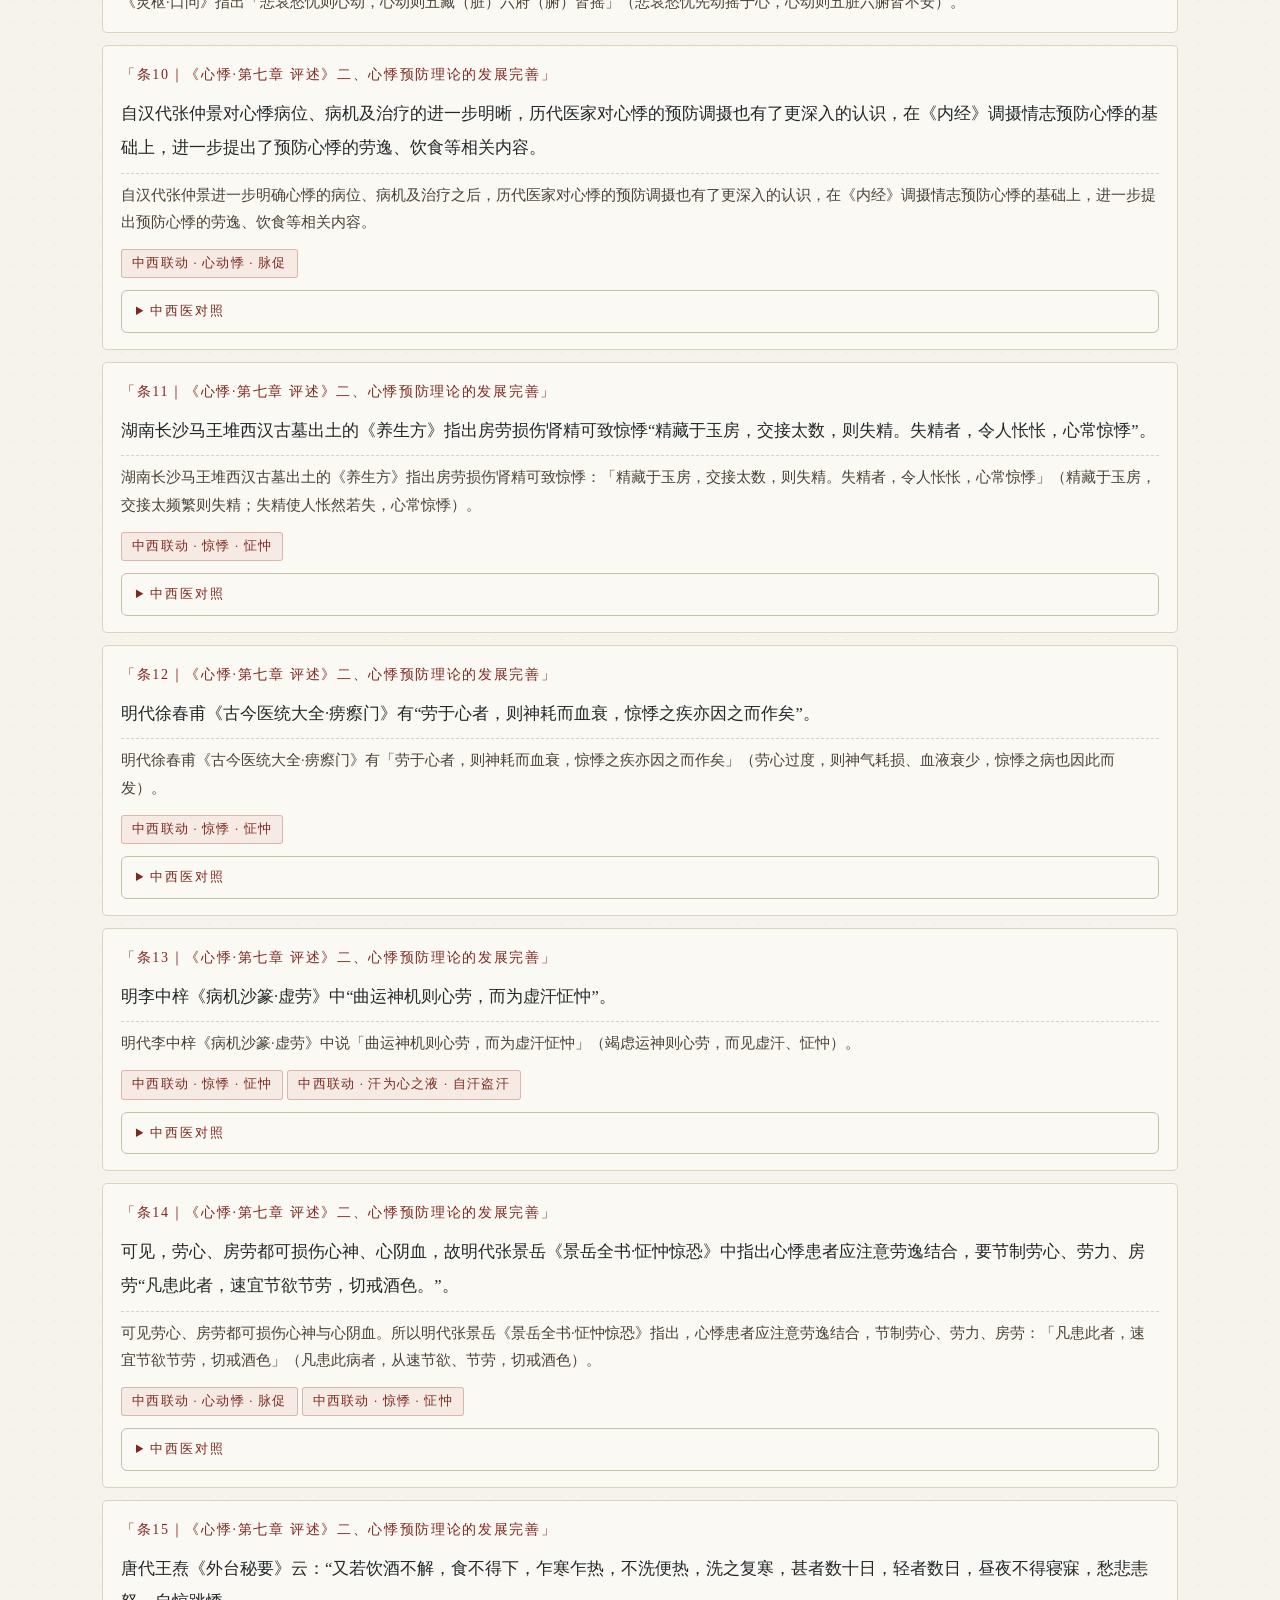
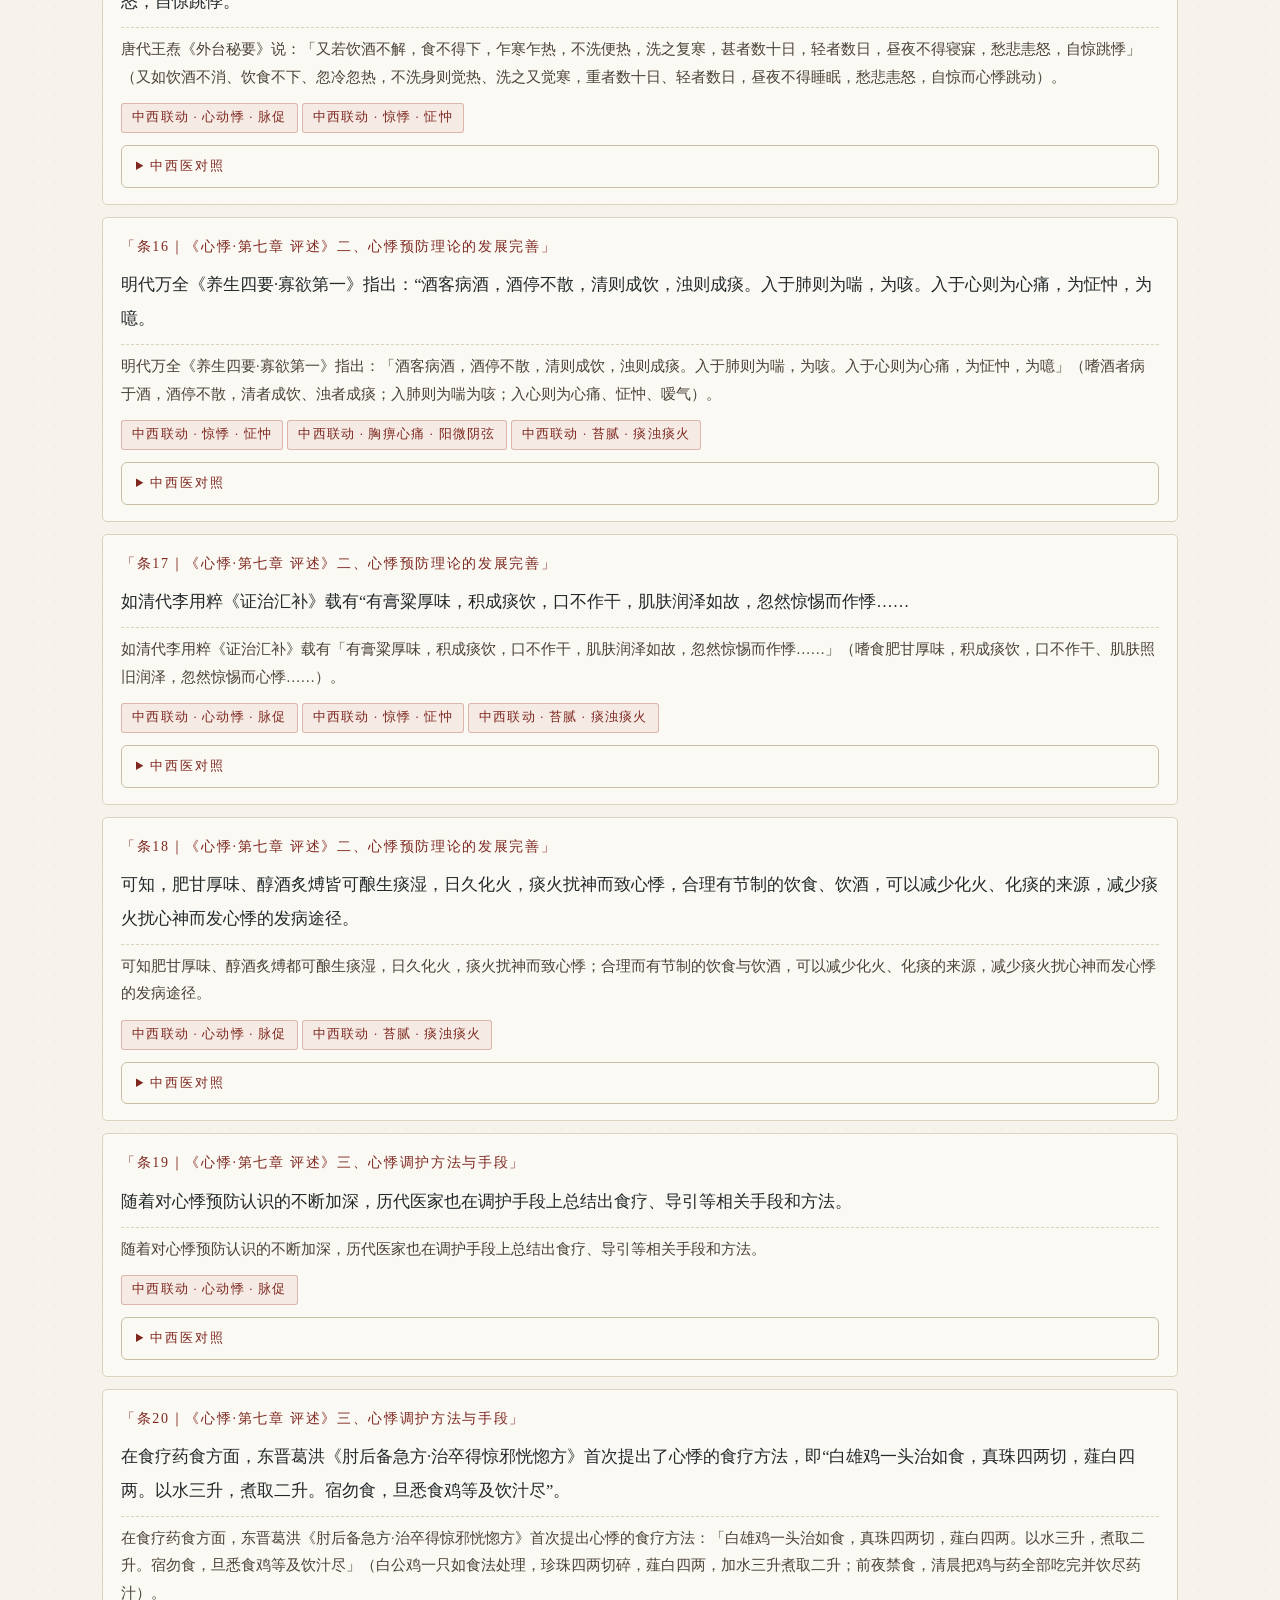
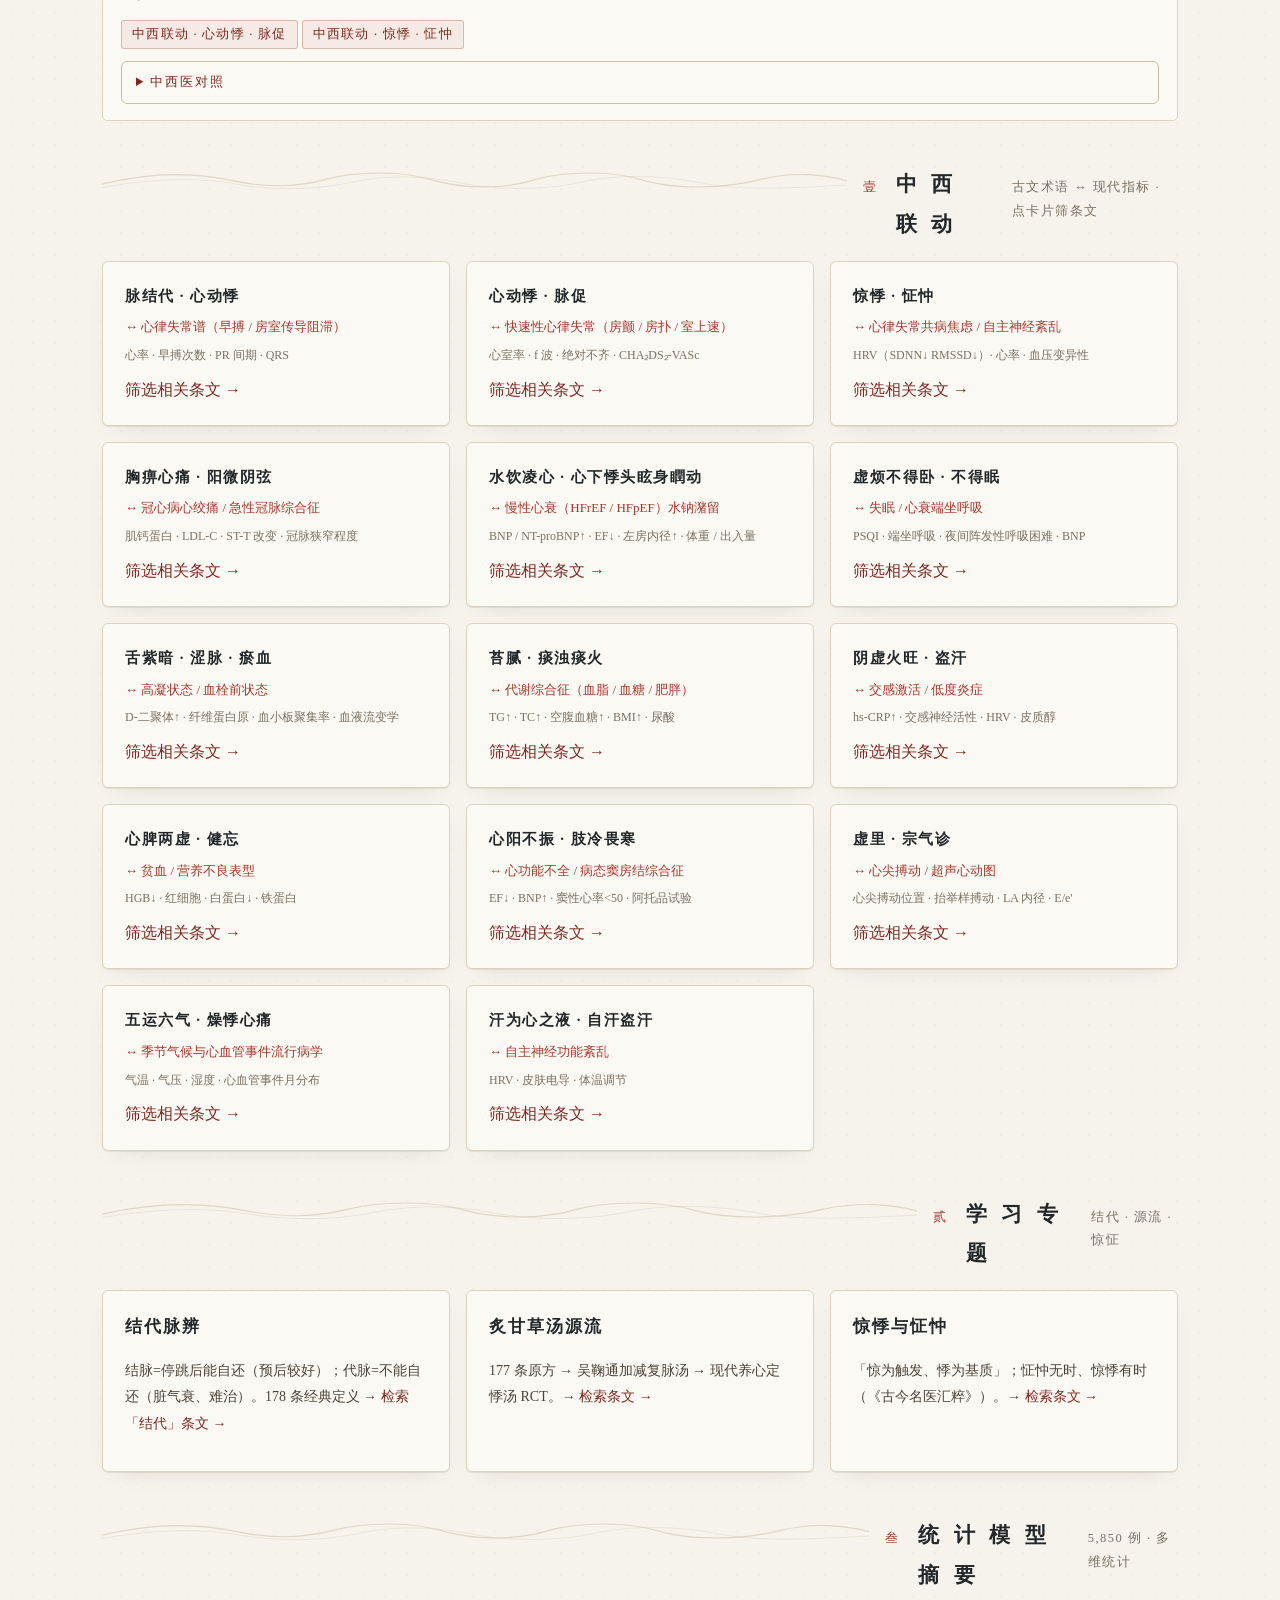
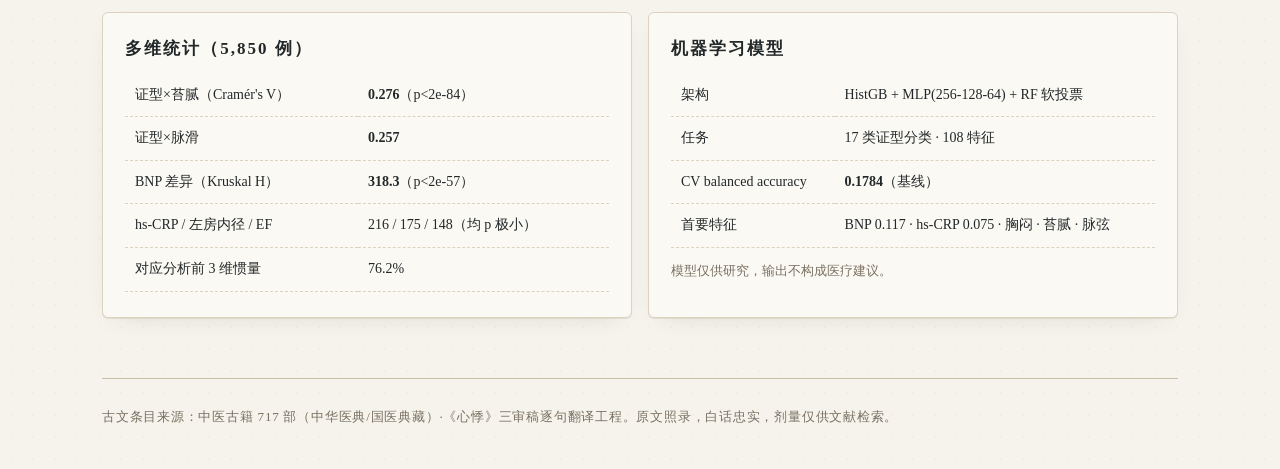
==== commit 69c5a794: "古文研习·中西联动：14 联动轴词典+条目自动对照（病机/指标/检查/循证）" ====
--- a/guwen.html
+++ b/guwen.html
@@ -56,6 +56,17 @@
       <a class="tag" href="#" onclick="quick('痰')">痰</a>
       <a class="tag" href="#" onclick="quick('瘀')">瘀</a>
     </div>
+    <style>
+      .zx-row{margin-top:10px}
+      .zx-tag{background:rgba(166,56,44,.07); border-color:rgba(166,56,44,.3); color:var(--zhu-deep)}
+      details.zx{margin-top:10px; border:1px solid var(--line-2); border-radius:6px; padding:8px 14px; background:#FBF9F3}
+      details.zx summary{cursor:pointer; font-size:13px; letter-spacing:.16em; color:var(--zhu-deep)}
+      .zx-card{border-top:1px dashed var(--line-2); padding:9px 0 4px; margin-top:8px}
+      .zx-t{font-size:13.5px}
+      .zx-b{font-size:12.5px; color:var(--ink-2); line-height:1.9}
+      .zx-axis{transition:transform .18s ease, box-shadow .18s}
+      .zx-axis:hover{transform:translateY(-3px); box-shadow:0 12px 26px -18px rgba(80,50,20,.5)}
+    </style>
   </section>
 
   <div style="margin:16px 0; color:var(--muted); font-size:14px">
@@ -69,9 +80,15 @@
 
   <div id="list"></div>
 
+  <!-- 中西联动 -->
+  <section style="margin-top:36px">
+    <div class="section-lead"><span class="no">壹</span><h2>中 西 联 动</h2><span class="hint">古文术语 ↔ 现代指标 · 点卡片筛条文</span></div>
+    <div class="grid g3" id="zxGrid"></div>
+  </section>
+
   <!-- 学习辅助 -->
   <section style="margin-top:36px">
-    <div class="section-lead"><span class="no">壹</span><h2>学 习 专 题</h2><span class="hint">结代 · 源流 · 惊怔</span></div>
+    <div class="section-lead"><span class="no">贰</span><h2>学 习 专 题</h2><span class="hint">结代 · 源流 · 惊怔</span></div>
     <div class="grid g3">
       <div class="panel"><h3 style="margin-top:0">结代脉辨</h3>
         <p style="font-size:14px; color:var(--ink-2)">结脉=停跳后能自还（预后较好）；代脉=不能自还（脏气衰、难治）。178 条经典定义 →
@@ -86,7 +103,7 @@
   </section>
 
   <section id="tongji" style="margin-top:36px">
-    <div class="section-lead"><span class="no">贰</span><h2>统 计 模 型 摘 要</h2><span class="hint">5,850 例 · 多维统计</span></div>
+    <div class="section-lead"><span class="no">叁</span><h2>统 计 模 型 摘 要</h2><span class="hint">5,850 例 · 多维统计</span></div>
     <div class="grid g2">
       <div class="panel">
         <h3 style="margin-top:0">多维统计（5,850 例）</h3>
@@ -117,6 +134,7 @@
 </div>
 
 <script src="data/guwen_index.js"></script>
+<script src="data/zhongxi_map.js"></script>
 <script src="motifs.js"></script>
 <script>
 const DATA = window.GUWEN || [];
@@ -144,12 +162,51 @@
   document.getElementById("count").textContent = total.toLocaleString();
   document.getElementById("pageinfo").textContent = `第 ${page+1} / ${pages} 页`;
   const slice = filtered.slice(page*PER, (page+1)*PER);
-  document.getElementById("list").innerHTML = slice.map(d=>`
+  document.getElementById("list").innerHTML = slice.map((d,i)=>`
     <div class="gw">
       <div class="s">「${esc(d.source)}」</div>
       <div class="o">${esc(d.原文)}</div>
       ${showBai ? `<div class="b">${esc(d.白话)}</div>` : ""}
+      ${zxFor(d, page*PER+i)}
     </div>`).join("") || `<div class="panel">未检索到条目。</div>`;
+}
+/* 中西联动：条目关键词 → 联动轴（标签+可展开对照卡） */
+function zxFor(d, idx){
+  const Z = window.ZHONGXI || [];
+  const text = (d.原文||"") + (d.白话||"");
+  const hits = Z.filter(z => z.keywords.some(k => text.includes(k))).slice(0, 3);
+  if(!hits.length) return "";
+  return `
+    <div class="zx-row">
+      ${hits.map(z=>`<a class="tag zx-tag" href="#" onclick="document.getElementById('zx-${idx}').open=!document.getElementById('zx-${idx}').open;return false">中西联动 · ${z.tcm}</a>`).join("")}
+    </div>
+    <details class="zx" id="zx-${idx}">
+      <summary>中西医对照</summary>
+      ${hits.map(z=>`
+        <div class="zx-card">
+          <div class="zx-t"><b>${z.tcm}</b> ↔ ${z.western}</div>
+          <div class="zx-b"><b>病机：</b>${z.bingji}</div>
+          <div class="zx-b"><b>关键指标：</b>${z.indicators}｜<b>检查：</b>${z.exams}</div>
+          <div class="zx-b"><b>循证：</b>${z.evidence}</div>
+        </div>`).join("")}
+    </details>`;
+}
+/* 中西联动总览卡 */
+document.getElementById("zxGrid").innerHTML = (window.ZHONGXI||[]).map(z=>`
+  <div class="panel zx-axis" style="cursor:pointer" onclick="zxFilter('${z.id}')">
+    <div style="font-size:15px; letter-spacing:.1em"><b>${z.tcm}</b></div>
+    <div style="color:var(--zhu); font-size:13px; margin:5px 0">↔ ${z.western}</div>
+    <div style="font-size:12px; color:var(--muted); line-height:1.8">${z.indicators}</div>
+    <div style="margin-top:8px"><a href="#" onclick="zxFilter('${z.id}');return false">筛选相关条文 →</a></div>
+  </div>`).join("");
+function zxFilter(id){
+  const z = (window.ZHONGXI||[]).find(x=>x.id===id);
+  if(!z) return;
+  filtered = DATA.filter(d => z.keywords.some(k => ((d.原文||"")+(d.白话||"")+(d.source||"")).includes(k)));
+  page = 0;
+  document.getElementById("q").value = "";
+  draw();
+  window.scrollTo({top: 200, behavior:"smooth"});
 }
 function esc(t){ return (t||"").replace(/</g,"&lt;").replace(/>/g,"&gt;"); }
 function nextPage(){ page++; draw(); window.scrollTo({top:200,behavior:"smooth"}); }
--- a/style.css
+++ b/style.css
@@ -309,3 +309,13 @@
 .organ-lv{font-size:13px; letter-spacing:.28em; font-weight:600}
 .organ-warn{font-size:10.5px; color:var(--muted); line-height:1.7; margin-top:5px}
 @media (max-width:720px){ .organ-row{grid-template-columns:repeat(2,1fr)} }
+
+/* 五脏知识图谱（Obsidian 关系图谱式） */
+.graph-stage{display:grid; grid-template-columns:1fr 300px; gap:16px; align-items:stretch}
+.graph-canvas{width:100%; height:580px; border:1px solid var(--line); border-radius:6px;
+  background:radial-gradient(1200px 640px at 50% 42%, #FCFAF4, #F2EDE0); cursor:grab; display:block}
+.graph-info{background:#FBF9F3; border:1px solid var(--line-2); border-radius:6px; padding:18px 20px; min-height:580px}
+.graph-legend{display:flex; gap:14px; flex-wrap:wrap; margin:10px 2px 0; font-size:12px; color:var(--muted)}
+.graph-legend .sw{display:inline-flex; align-items:center; gap:5px}
+.graph-legend .dotc{width:10px; height:10px; border-radius:50%; border:1.5px solid currentColor}
+@media (max-width:860px){ .graph-stage{grid-template-columns:1fr} .graph-canvas{height:460px} .graph-info{min-height:0} }
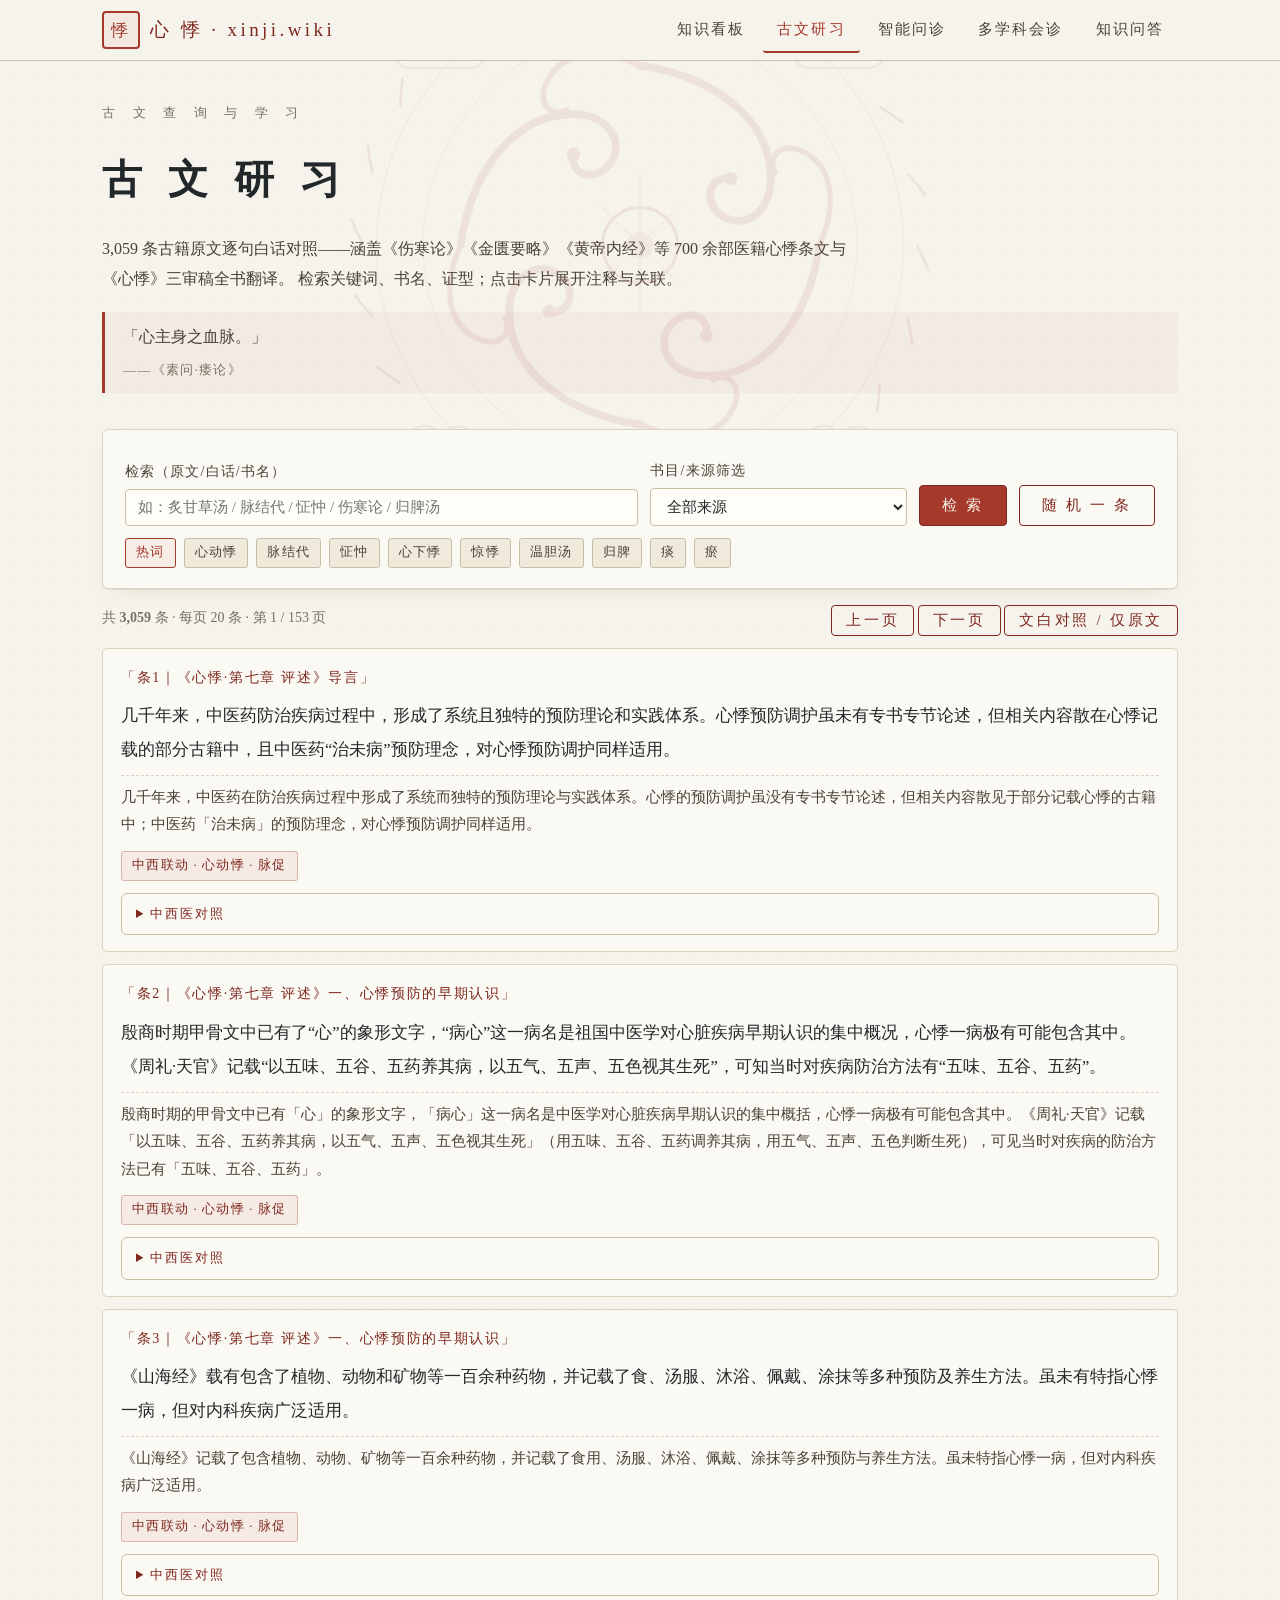
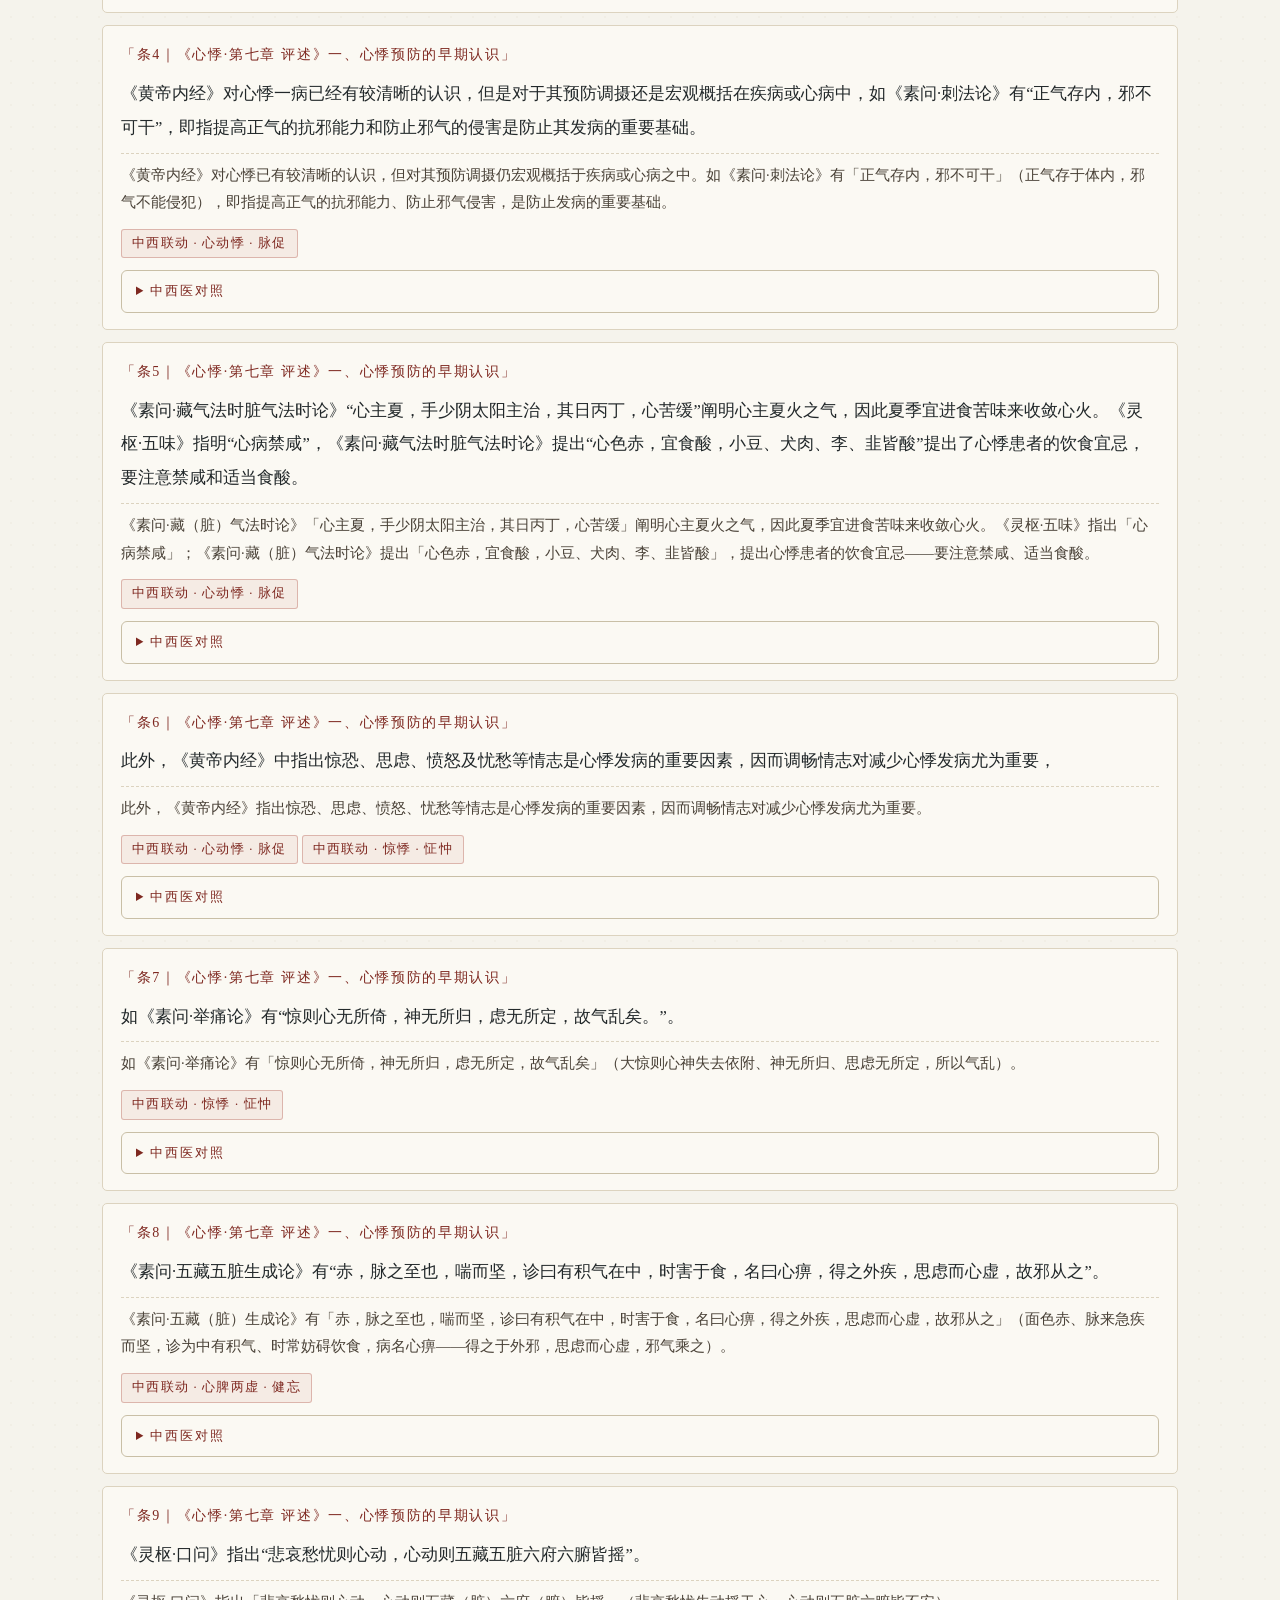
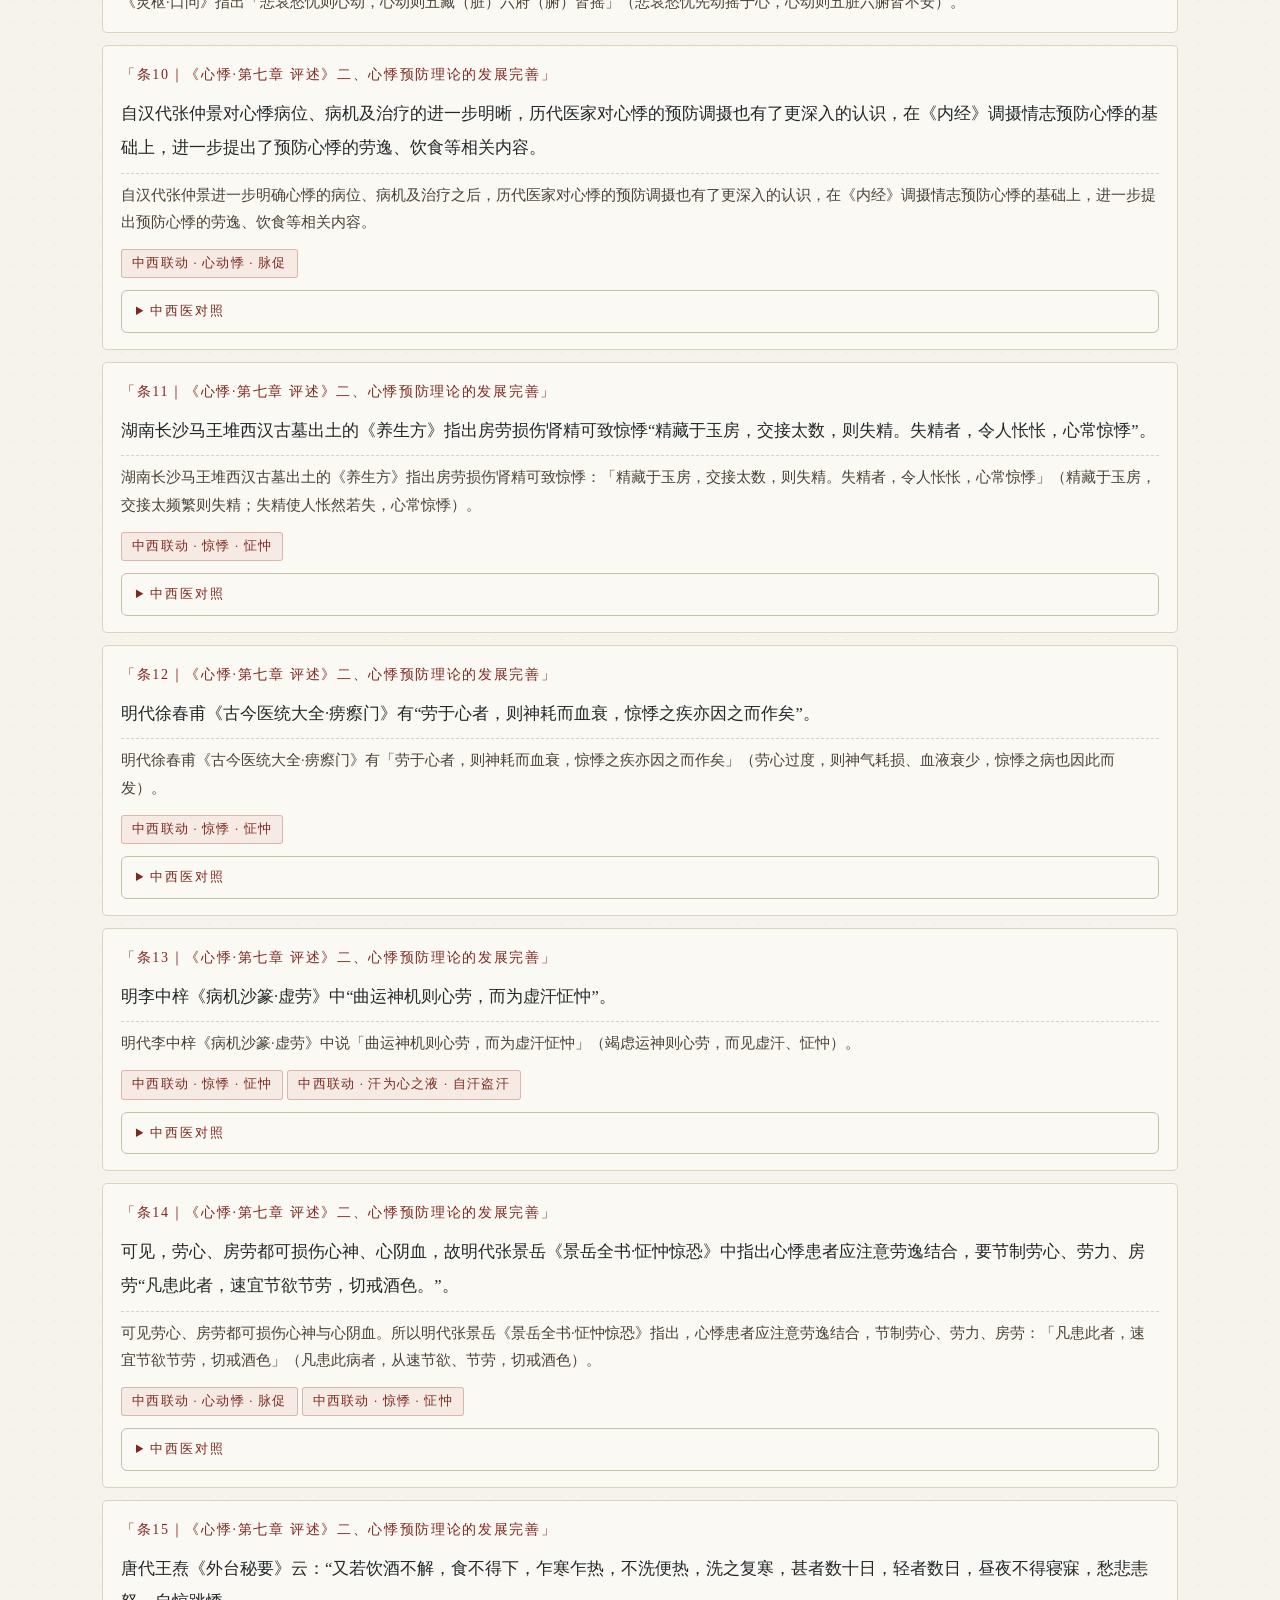
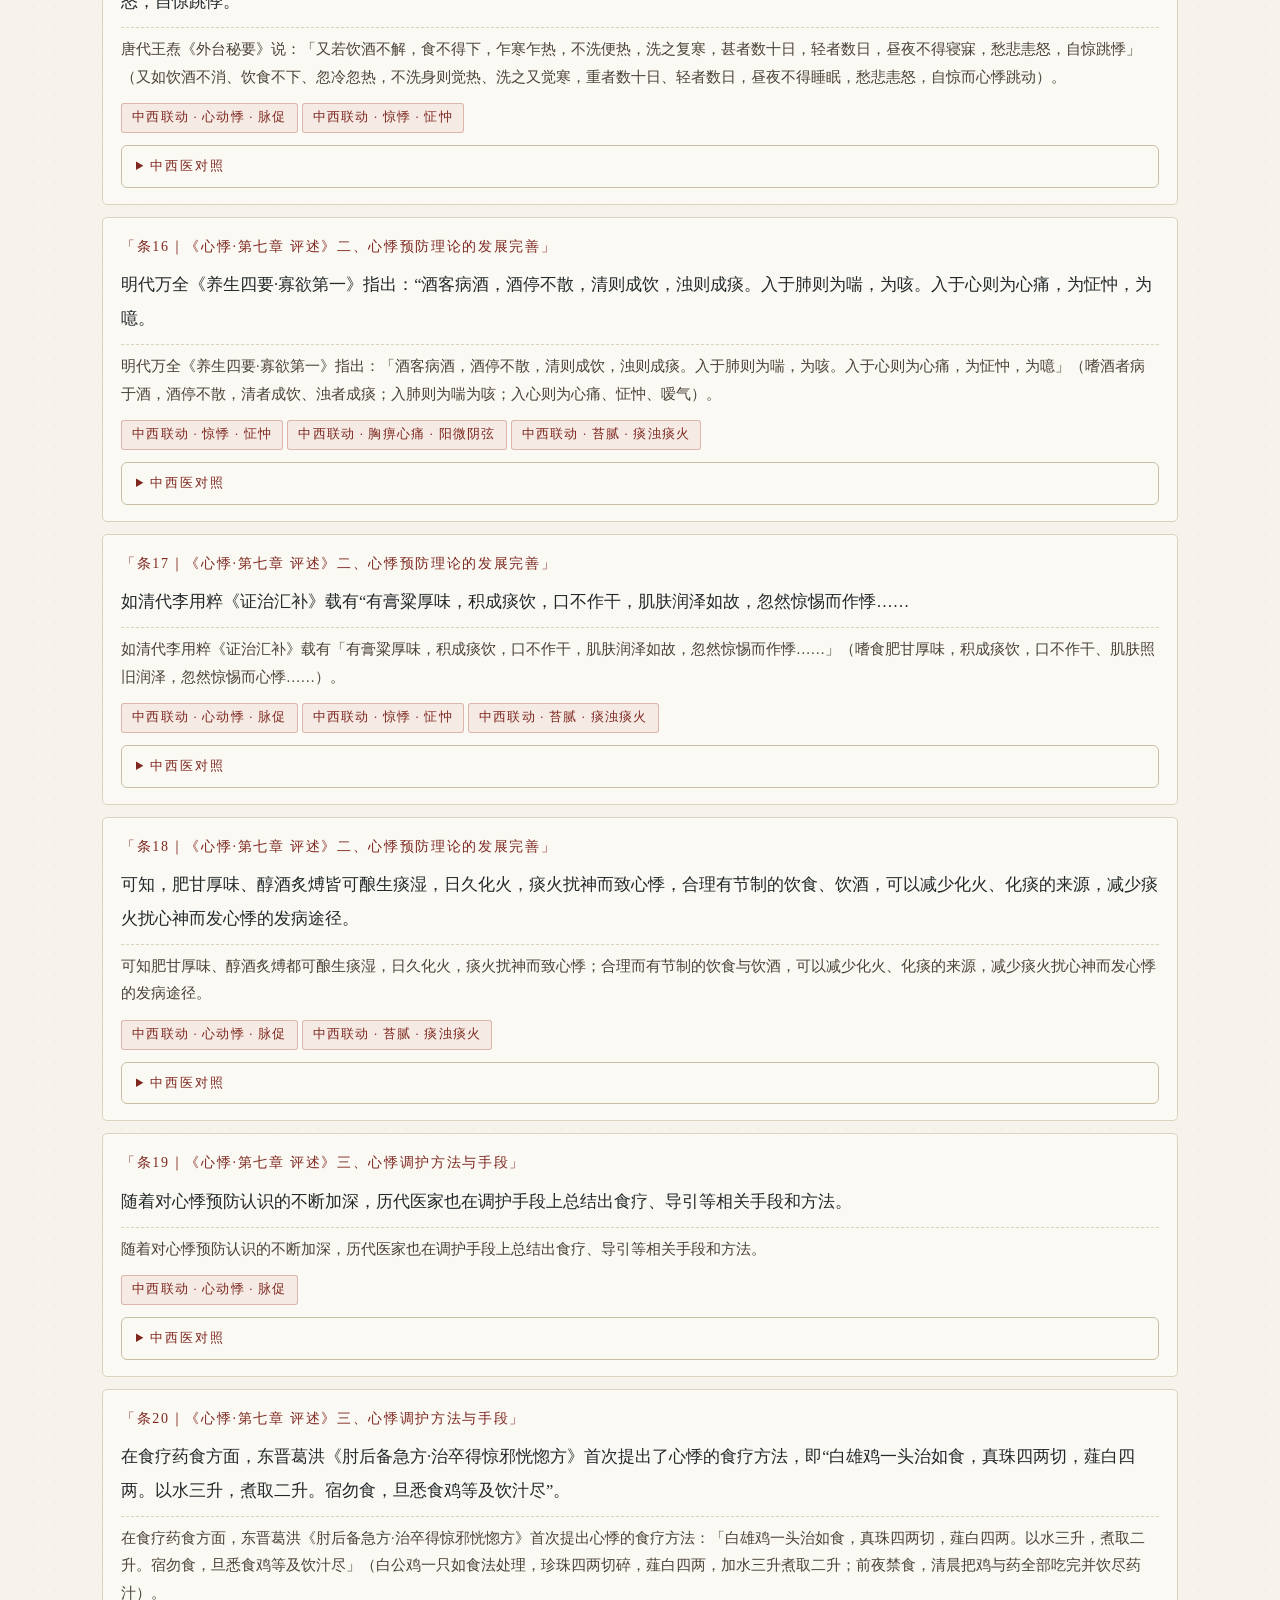
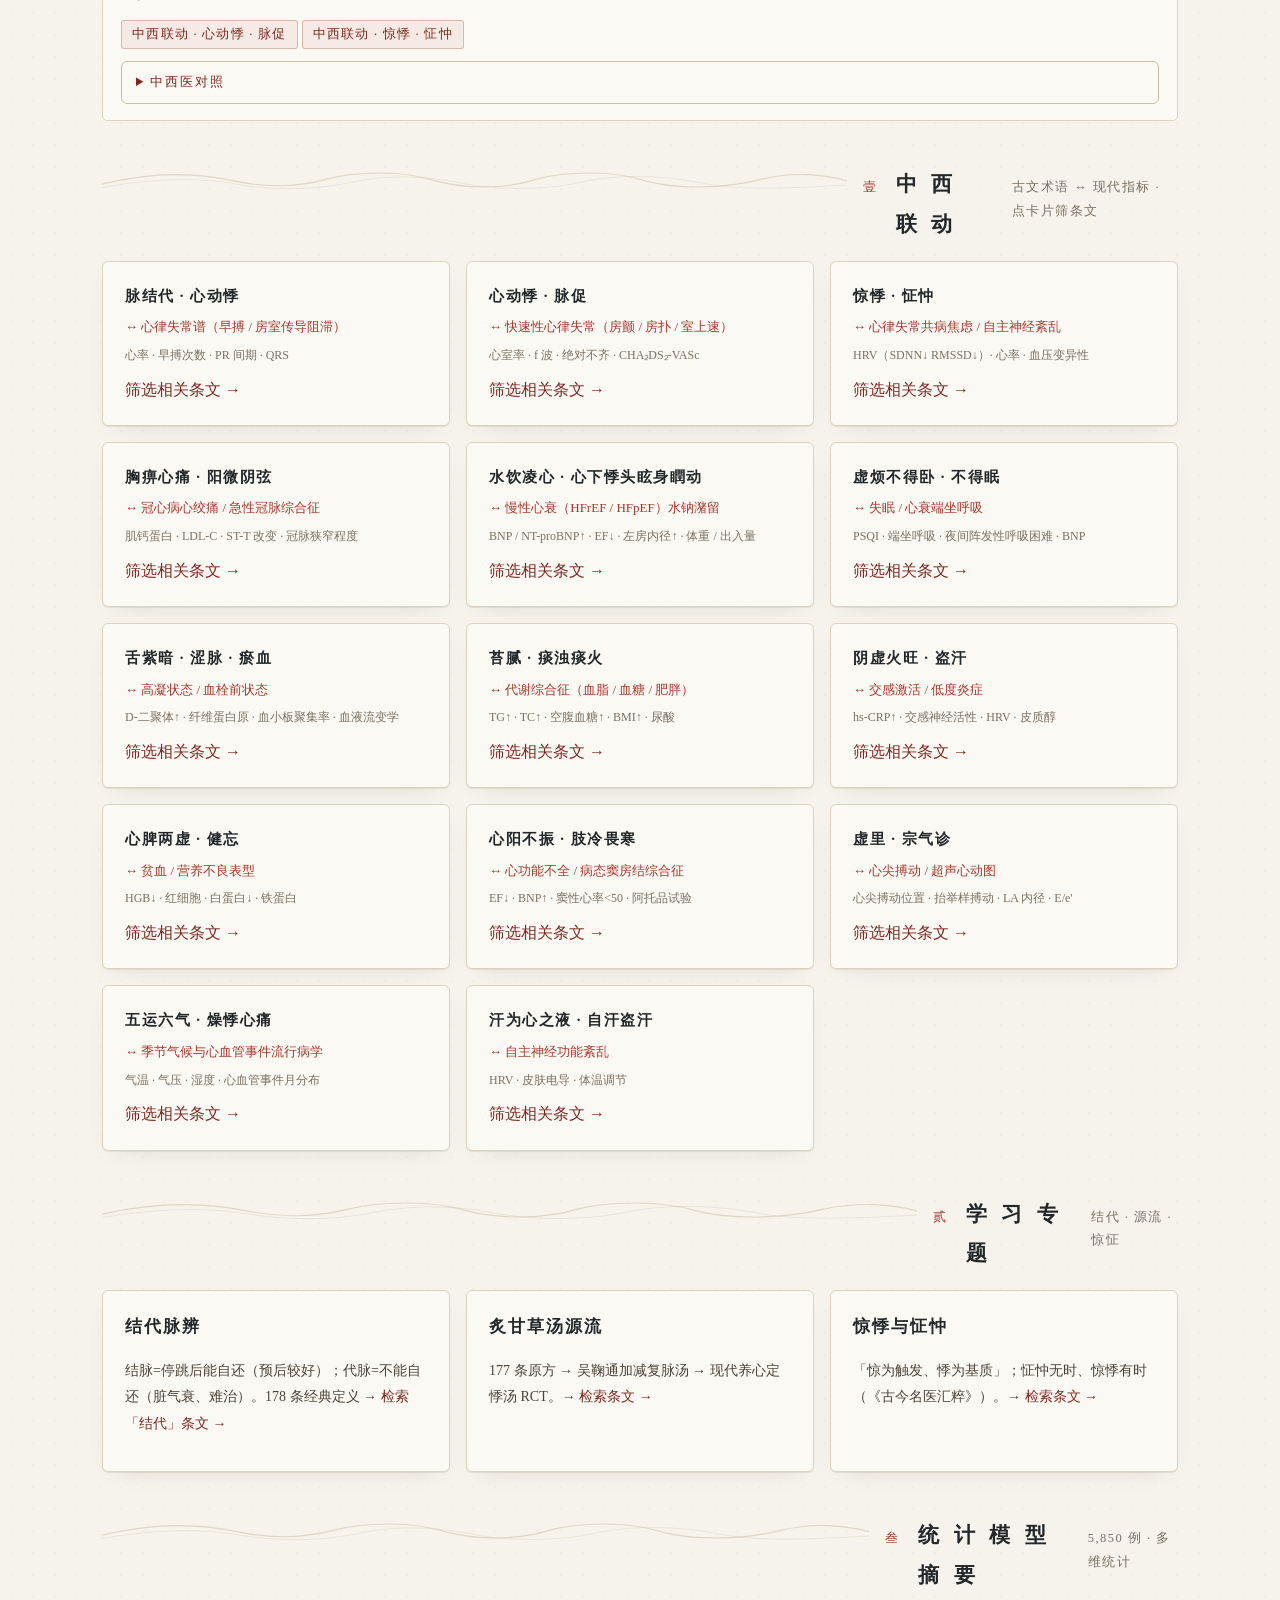
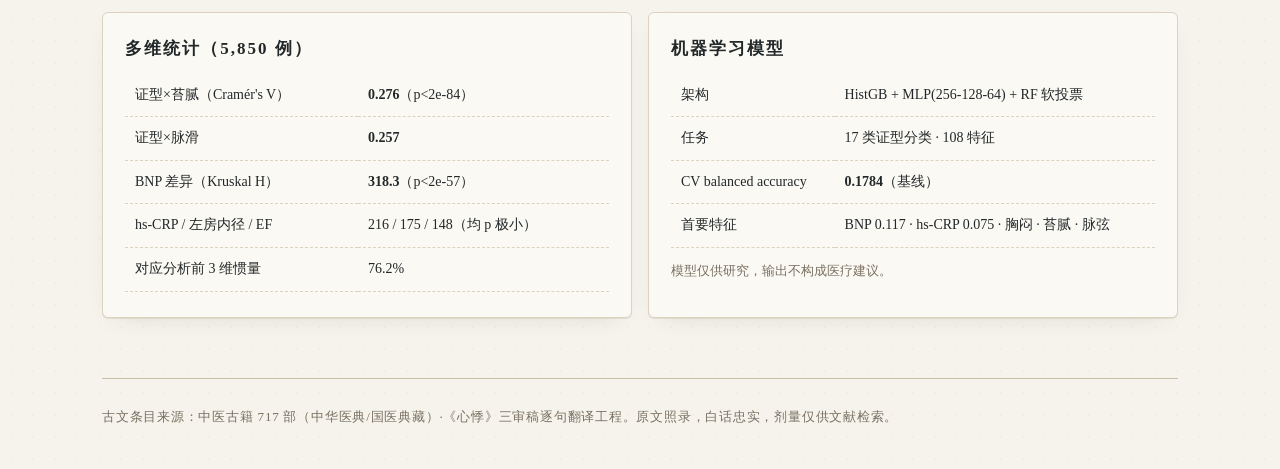
==== commit d7365825: "MDT 多学科会诊：DeLiriuMAgents 式五段流水线（EHR叙事化/评分模型/三专科/本库RAG/终裁五段报告·可推翻模型）" ====
--- a/guwen.html
+++ b/guwen.html
@@ -15,6 +15,7 @@
       <a href="index.html">知识看板</a>
       <a href="guwen.html" class="on">古文研习</a>
       <a href="wenzhen.html">智能问诊</a>
+      <a href="mdt.html">多学科会诊</a>
       <a href="wenda.html">知识问答</a>
     </nav>
   </div>
